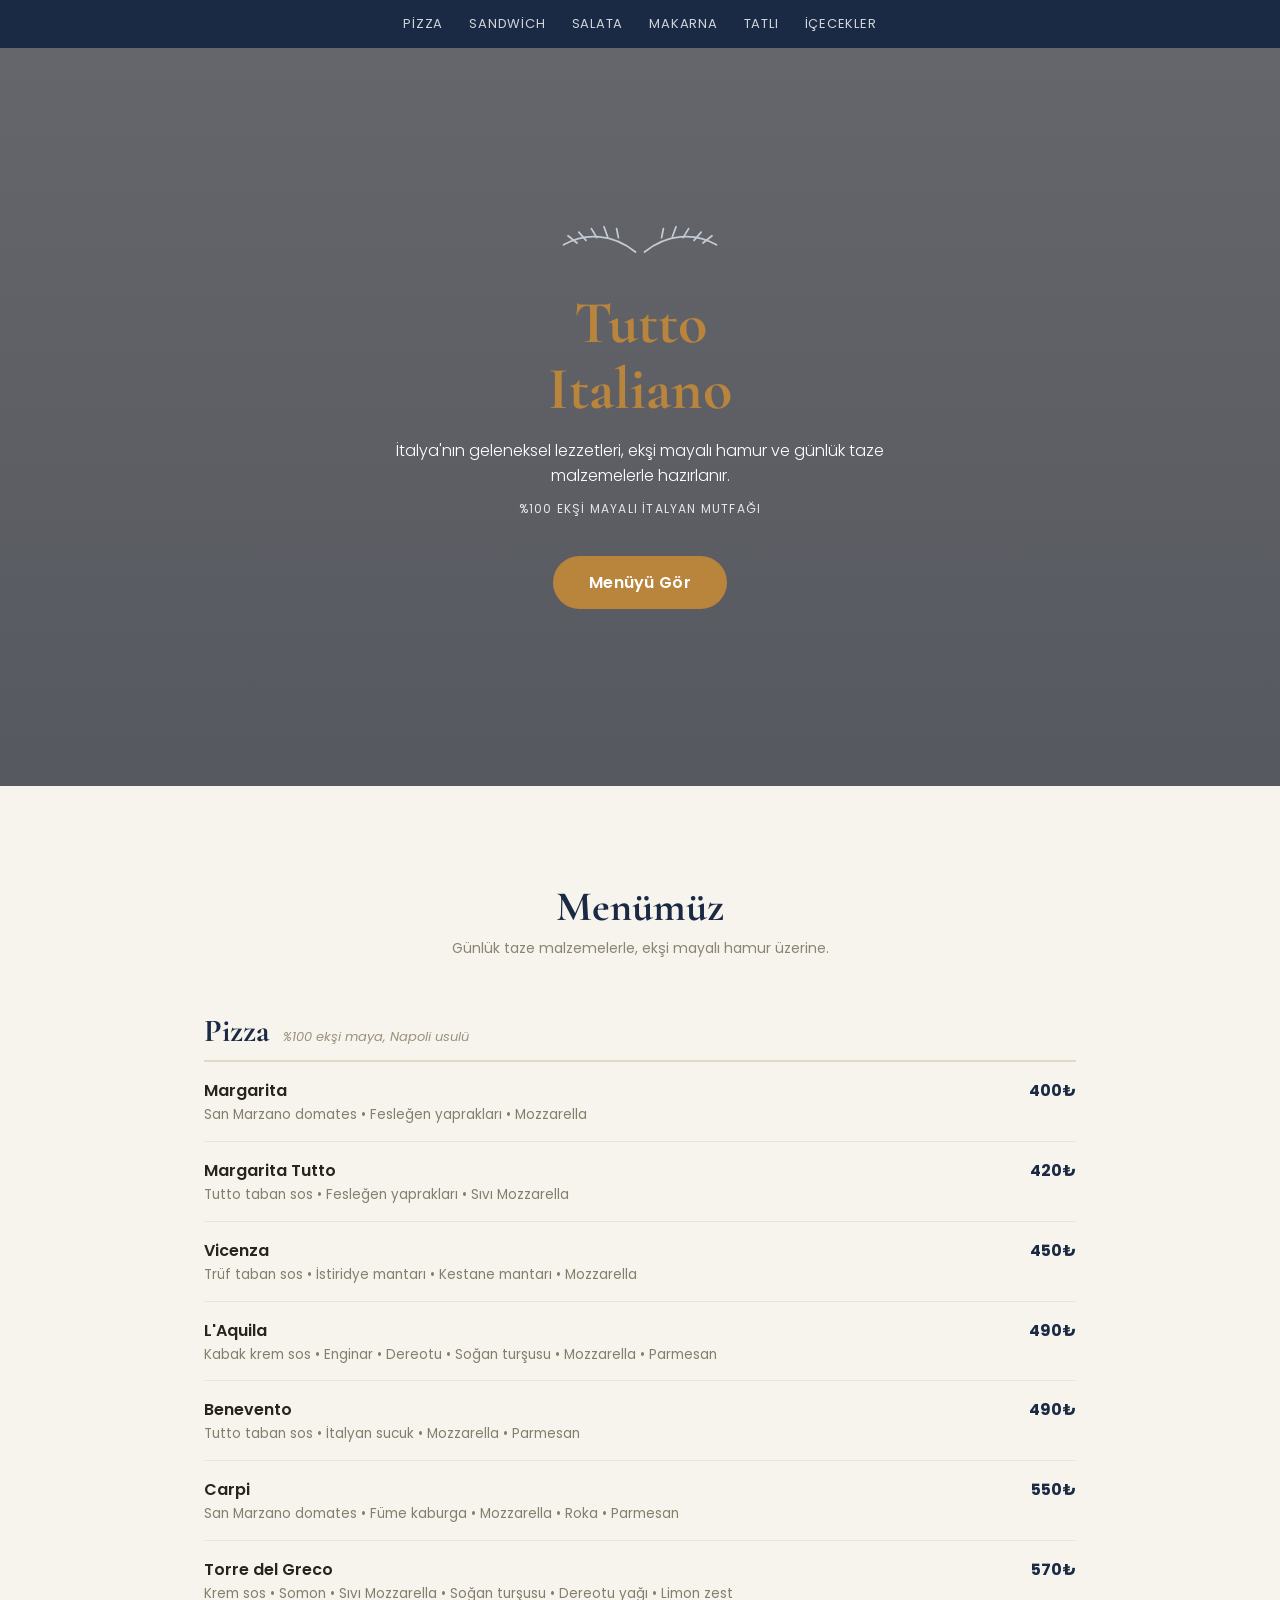
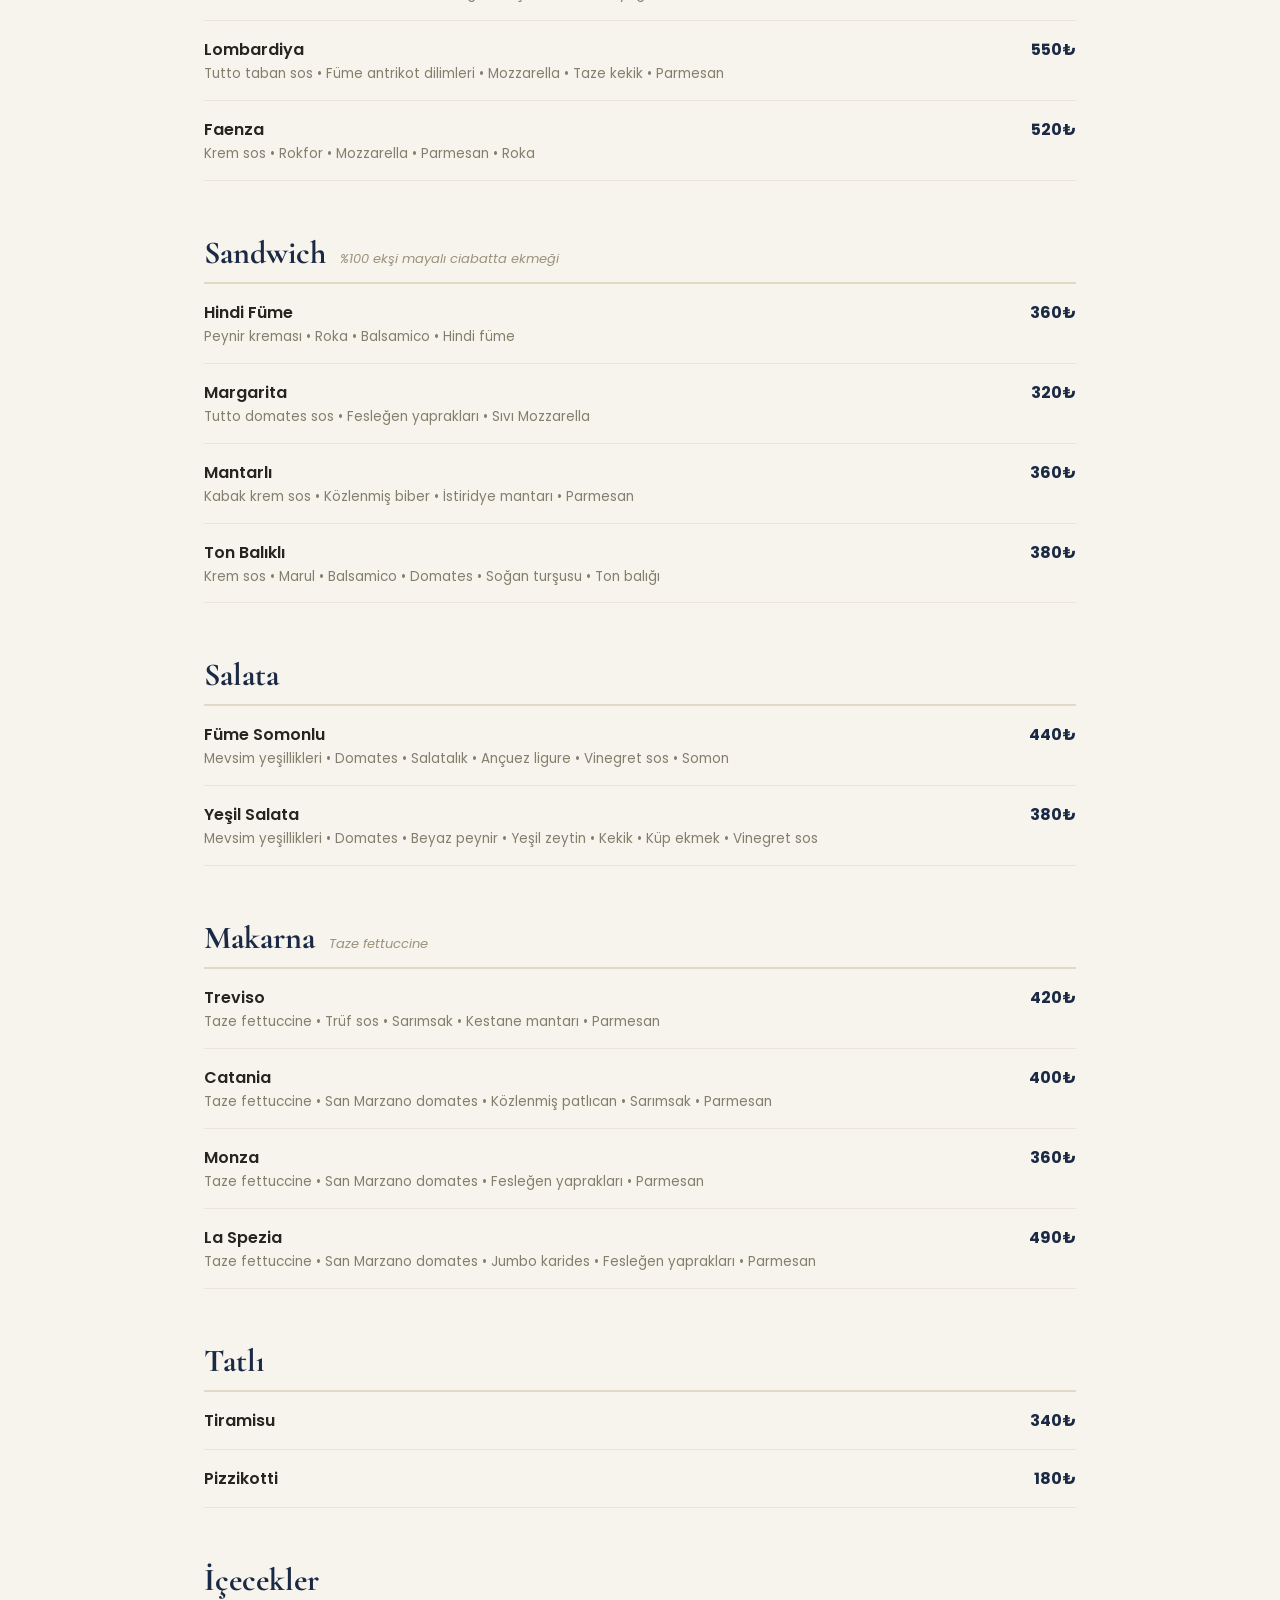
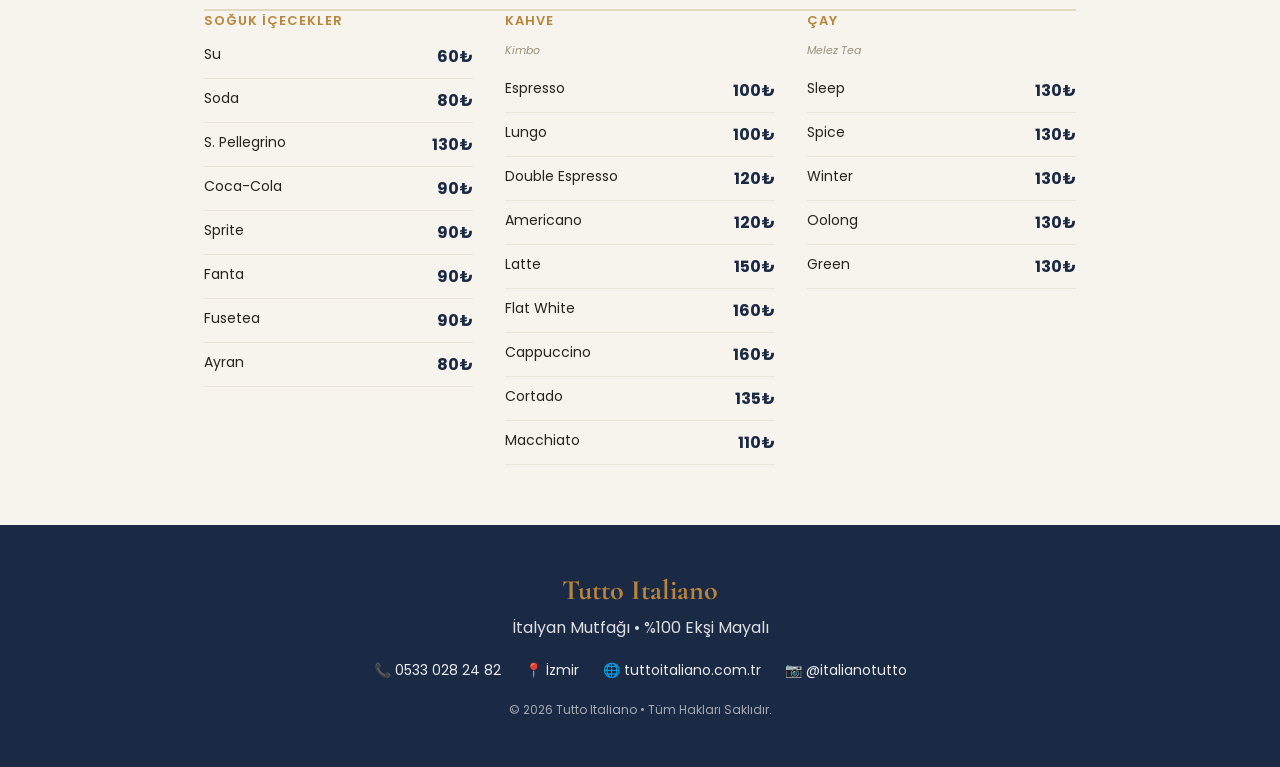
==== index.html @ 8bcd9ca9 "Update index.html" ====
<!DOCTYPE html>
<html lang="tr">
<head>
<meta charset="UTF-8">
<meta name="viewport" content="width=device-width, initial-scale=1.0">
<title>Tutto Italiano | İtalyan Mutfağı</title>
<meta name="description" content="Tutto Italiano — İstanbul'da %100 ekşi mayalı İtalyan mutfağı. Napoli usulü pizza, taze fettuccine, sandviç, salata ve daha fazlası.">
<link rel="preconnect" href="https://fonts.googleapis.com">
<link rel="preconnect" href="https://fonts.gstatic.com" crossorigin>
<link href="https://fonts.googleapis.com/css2?family=Poppins:wght@300;400;500;600&family=Cormorant+Garamond:ital,wght@0,600;0,700;1,600&display=swap" rel="stylesheet">
<style>
:root{
  --cream:#f7f4ed;
  --paper:#fbf9f4;
  --ink:#26241f;
  --navy:#1b2a44;
  --gold:#b9843c;
  --line:#e2d9c4;
}
*{box-sizing:border-box}
body{margin:0;font-family:Poppins,sans-serif;background:var(--cream);color:var(--ink)}
a{color:inherit}

nav{
  position:sticky;top:0;z-index:10;
  display:flex;justify-content:center;gap:26px;flex-wrap:wrap;
  background:var(--navy);padding:14px 20px;
}
nav a{
  font-size:13px;letter-spacing:.06em;text-transform:uppercase;
  text-decoration:none;color:#fff;opacity:.8;transition:opacity .2s;
}
nav a:hover,nav a:focus-visible{opacity:1;text-decoration:underline}

header{
  min-height:82vh;display:flex;justify-content:center;align-items:center;text-align:center;color:#fff;
  background:linear-gradient(rgba(10,15,28,.62),rgba(10,15,28,.68)),url('https://images.unsplash.com/photo-1513104890138-7c749659a591?q=80&w=1600&auto=format&fit=crop') center/cover;
  padding:50px 20px;
}
.wreath{width:180px;height:auto;margin:0 auto 4px;opacity:.92}
.logo{font:700 60px 'Cormorant Garamond',serif;line-height:1.1;color:var(--gold)}
.hero-text{max-width:520px;margin:16px auto 4px;font-weight:300}
.hero-tag{letter-spacing:.1em;text-transform:uppercase;font-size:12px;opacity:.85}
.btn{
  display:inline-block;margin-top:26px;padding:14px 36px;background:var(--gold);
  color:#fff;text-decoration:none;border-radius:40px;font-weight:600;letter-spacing:.02em;
  transition:transform .2s,box-shadow .2s;
}
.btn:hover,.btn:focus-visible{transform:translateY(-2px);box-shadow:0 8px 20px rgba(0,0,0,.3)}

section{max-width:920px;margin:auto;padding:60px 24px}
h2{font:700 42px 'Cormorant Garamond',serif;color:var(--navy);text-align:center;margin-bottom:6px}
.subtitle{text-align:center;color:#8a8474;margin-top:0;margin-bottom:0;font-size:14px}

.category{
  scroll-margin-top:70px;
  display:flex;align-items:baseline;gap:14px;
  margin-top:52px;padding-bottom:10px;border-bottom:2px solid var(--line);
}
.category b{font:700 32px 'Cormorant Garamond',serif;color:var(--navy)}
.category small{color:#9a927c;font-size:13px;font-style:italic}

.item{display:flex;justify-content:space-between;gap:20px;padding:16px 0;border-bottom:1px solid #eae5d8}
.item .name{font-weight:600}
.item .desc{display:block;margin-top:3px;color:#847e6c;font-size:13.5px;line-height:1.4}
.price{font-weight:700;color:var(--navy);white-space:nowrap}

.drinks-grid{display:grid;grid-template-columns:repeat(3,1fr);gap:0 32px}
.drinks-grid .col h4{
  font:600 13px Poppins,sans-serif;letter-spacing:.08em;text-transform:uppercase;
  color:var(--gold);margin:0 0 4px;
}
.drinks-grid .col .sub{font-size:11px;color:#9a927c;margin-bottom:10px;font-style:italic}
.drinks-grid .item{padding:9px 0}
.drinks-grid .item .name{font-size:14px;font-weight:400}

footer{background:var(--navy);color:#fff;text-align:center;padding:48px 20px}
footer h3{font:700 28px 'Cormorant Garamond',serif;margin:0 0 8px;color:var(--gold)}
footer .tagline{opacity:.85;margin:0 0 20px}
.footer-info{
  display:flex;justify-content:center;gap:24px;flex-wrap:wrap;margin-bottom:20px;
}
.footer-info a{text-decoration:none;opacity:.9;font-size:14px}
.footer-info a:hover,.footer-info a:focus-visible{opacity:1;text-decoration:underline}
.copyright{font-size:12px;opacity:.6;margin:0}

@media(max-width:640px){
  .item{flex-direction:column;gap:2px}
  .logo{font-size:44px}
  .wreath{width:130px}
  nav{gap:14px;padding:12px}
  nav a{font-size:11px}
  .drinks-grid{grid-template-columns:1fr;gap:24px}
  .category b{font-size:26px}
}

@media (prefers-reduced-motion: reduce){
  .btn{transition:none}
}
</style>
</head>
<body>

<nav aria-label="Menü kategorileri">
<a href="#pizza">Pizza</a>
<a href="#sandwich">Sandwich</a>
<a href="#salata">Salata</a>
<a href="#makarna">Makarna</a>
<a href="#tatli">Tatlı</a>
<a href="#icecekler">İçecekler</a>
</nav>

<header>
<div>
<svg class="wreath" viewBox="0 0 200 60" fill="none" xmlns="http://www.w3.org/2000/svg" aria-hidden="true">
  <g stroke="#cbd3de" stroke-width="2" fill="none" stroke-linecap="round">
    <path d="M95 30 C70 10, 40 8, 15 22"/>
    <path d="M30 20 L20 12 M40 17 L32 8 M52 14 L46 4 M64 13 L60 2 M76 14 L74 4"/>
  </g>
  <g stroke="#cbd3de" stroke-width="2" fill="none" stroke-linecap="round">
    <path d="M105 30 C130 10, 160 8, 185 22"/>
    <path d="M170 20 L180 12 M160 17 L168 8 M148 14 L154 4 M136 13 L140 2 M124 14 L126 4"/>
  </g>
</svg>
<div class="logo">Tutto<br>Italiano</div>
<p class="hero-text">İtalya'nın geleneksel lezzetleri, ekşi mayalı hamur ve günlük taze malzemelerle hazırlanır.</p>
<p class="hero-tag">%100 Ekşi Mayalı İtalyan Mutfağı</p>
<a class="btn" href="#menu">Menüyü Gör</a>
</div>
</header>

<section id="menu">
<h2>Menümüz</h2>
<p class="subtitle">Günlük taze malzemelerle, ekşi mayalı hamur üzerine.</p>

<div class="category" id="pizza"><b>Pizza</b><small>%100 ekşi maya, Napoli usulü</small></div>
<div class="item"><div><span class="name">Margarita</span><span class="desc">San Marzano domates • Fesleğen yaprakları • Mozzarella</span></div><div class="price">400₺</div></div>
<div class="item"><div><span class="name">Margarita Tutto</span><span class="desc">Tutto taban sos • Fesleğen yaprakları • Sıvı Mozzarella</span></div><div class="price">420₺</div></div>
<div class="item"><div><span class="name">Vicenza</span><span class="desc">Trüf taban sos • İstiridye mantarı • Kestane mantarı • Mozzarella</span></div><div class="price">450₺</div></div>
<div class="item"><div><span class="name">L'Aquila</span><span class="desc">Kabak krem sos • Enginar • Dereotu • Soğan turşusu • Mozzarella • Parmesan</span></div><div class="price">490₺</div></div>
<div class="item"><div><span class="name">Benevento</span><span class="desc">Tutto taban sos • İtalyan sucuk • Mozzarella • Parmesan</span></div><div class="price">490₺</div></div>
<div class="item"><div><span class="name">Carpi</span><span class="desc">San Marzano domates • Füme kaburga • Mozzarella • Roka • Parmesan</span></div><div class="price">550₺</div></div>
<div class="item"><div><span class="name">Torre del Greco</span><span class="desc">Krem sos • Somon • Sıvı Mozzarella • Soğan turşusu • Dereotu yağı • Limon zest</span></div><div class="price">570₺</div></div>
<div class="item"><div><span class="name">Lombardiya</span><span class="desc">Tutto taban sos • Füme antrikot dilimleri • Mozzarella • Taze kekik • Parmesan</span></div><div class="price">550₺</div></div>
<div class="item"><div><span class="name">Faenza</span><span class="desc">Krem sos • Rokfor • Mozzarella • Parmesan • Roka</span></div><div class="price">520₺</div></div>

<div class="category" id="sandwich"><b>Sandwich</b><small>%100 ekşi mayalı ciabatta ekmeği</small></div>
<div class="item"><div><span class="name">Hindi Füme</span><span class="desc">Peynir kreması • Roka • Balsamico • Hindi füme</span></div><div class="price">360₺</div></div>
<div class="item"><div><span class="name">Margarita</span><span class="desc">Tutto domates sos • Fesleğen yaprakları • Sıvı Mozzarella</span></div><div class="price">320₺</div></div>
<div class="item"><div><span class="name">Mantarlı</span><span class="desc">Kabak krem sos • Közlenmiş biber • İstiridye mantarı • Parmesan</span></div><div class="price">360₺</div></div>
<div class="item"><div><span class="name">Ton Balıklı</span><span class="desc">Krem sos • Marul • Balsamico • Domates • Soğan turşusu • Ton balığı</span></div><div class="price">380₺</div></div>

<div class="category" id="salata"><b>Salata</b></div>
<div class="item"><div><span class="name">Füme Somonlu</span><span class="desc">Mevsim yeşillikleri • Domates • Salatalık • Ançuez ligure • Vinegret sos • Somon</span></div><div class="price">440₺</div></div>
<div class="item"><div><span class="name">Yeşil Salata</span><span class="desc">Mevsim yeşillikleri • Domates • Beyaz peynir • Yeşil zeytin • Kekik • Küp ekmek • Vinegret sos</span></div><div class="price">380₺</div></div>

<div class="category" id="makarna"><b>Makarna</b><small>Taze fettuccine</small></div>
<div class="item"><div><span class="name">Treviso</span><span class="desc">Taze fettuccine • Trüf sos • Sarımsak • Kestane mantarı • Parmesan</span></div><div class="price">420₺</div></div>
<div class="item"><div><span class="name">Catania</span><span class="desc">Taze fettuccine • San Marzano domates • Közlenmiş patlıcan • Sarımsak • Parmesan</span></div><div class="price">400₺</div></div>
<div class="item"><div><span class="name">Monza</span><span class="desc">Taze fettuccine • San Marzano domates • Fesleğen yaprakları • Parmesan</span></div><div class="price">360₺</div></div>
<div class="item"><div><span class="name">La Spezia</span><span class="desc">Taze fettuccine • San Marzano domates • Jumbo karides • Fesleğen yaprakları • Parmesan</span></div><div class="price">490₺</div></div>

<div class="category" id="tatli"><b>Tatlı</b></div>
<div class="item"><div><span class="name">Tiramisu</span></div><div class="price">340₺</div></div>
<div class="item"><div><span class="name">Pizzikotti</span></div><div class="price">180₺</div></div>

<div class="category" id="icecekler"><b>İçecekler</b></div>
<div class="drinks-grid">
  <div class="col">
    <h4>Soğuk İçecekler</h4>
    <div class="item"><div class="name">Su</div><div class="price">60₺</div></div>
    <div class="item"><div class="name">Soda</div><div class="price">80₺</div></div>
    <div class="item"><div class="name">S. Pellegrino</div><div class="price">130₺</div></div>
    <div class="item"><div class="name">Coca-Cola</div><div class="price">90₺</div></div>
    <div class="item"><div class="name">Sprite</div><div class="price">90₺</div></div>
    <div class="item"><div class="name">Fanta</div><div class="price">90₺</div></div>
    <div class="item"><div class="name">Fusetea</div><div class="price">90₺</div></div>
    <div class="item"><div class="name">Ayran</div><div class="price">80₺</div></div>
  </div>
  <div class="col">
    <h4>Kahve</h4>
    <p class="sub">Kimbo</p>
    <div class="item"><div class="name">Espresso</div><div class="price">100₺</div></div>
    <div class="item"><div class="name">Lungo</div><div class="price">100₺</div></div>
    <div class="item"><div class="name">Double Espresso</div><div class="price">120₺</div></div>
    <div class="item"><div class="name">Americano</div><div class="price">120₺</div></div>
    <div class="item"><div class="name">Latte</div><div class="price">150₺</div></div>
    <div class="item"><div class="name">Flat White</div><div class="price">160₺</div></div>
    <div class="item"><div class="name">Cappuccino</div><div class="price">160₺</div></div>
    <div class="item"><div class="name">Cortado</div><div class="price">135₺</div></div>
    <div class="item"><div class="name">Macchiato</div><div class="price">110₺</div></div>
  </div>
  <div class="col">
    <h4>Çay</h4>
    <p class="sub">Melez Tea</p>
    <div class="item"><div class="name">Sleep</div><div class="price">130₺</div></div>
    <div class="item"><div class="name">Spice</div><div class="price">130₺</div></div>
    <div class="item"><div class="name">Winter</div><div class="price">130₺</div></div>
    <div class="item"><div class="name">Oolong</div><div class="price">130₺</div></div>
    <div class="item"><div class="name">Green</div><div class="price">130₺</div></div>
  </div>
</div>

</section>

<footer>
<h3>Tutto Italiano</h3>
<p class="tagline">İtalyan Mutfağı • %100 Ekşi Mayalı</p>
<div class="footer-info">
<a href="tel:+905330282482">📞 0533 028 24 82</a>
<a href="https://maps.google.com" target="_blank" rel="noopener">📍 İzmir</a>
<a href="https://tuttoitaliano.com.tr" target="_blank" rel="noopener">🌐 tuttoitaliano.com.tr</a>
<a href="https://instagram.com/italianotutto" target="_blank" rel="noopener">📷 @italianotutto</a>
</div>
<p class="copyright">© 2026 Tutto Italiano • Tüm Hakları Saklıdır.</p>
</footer>

</body>
</html>
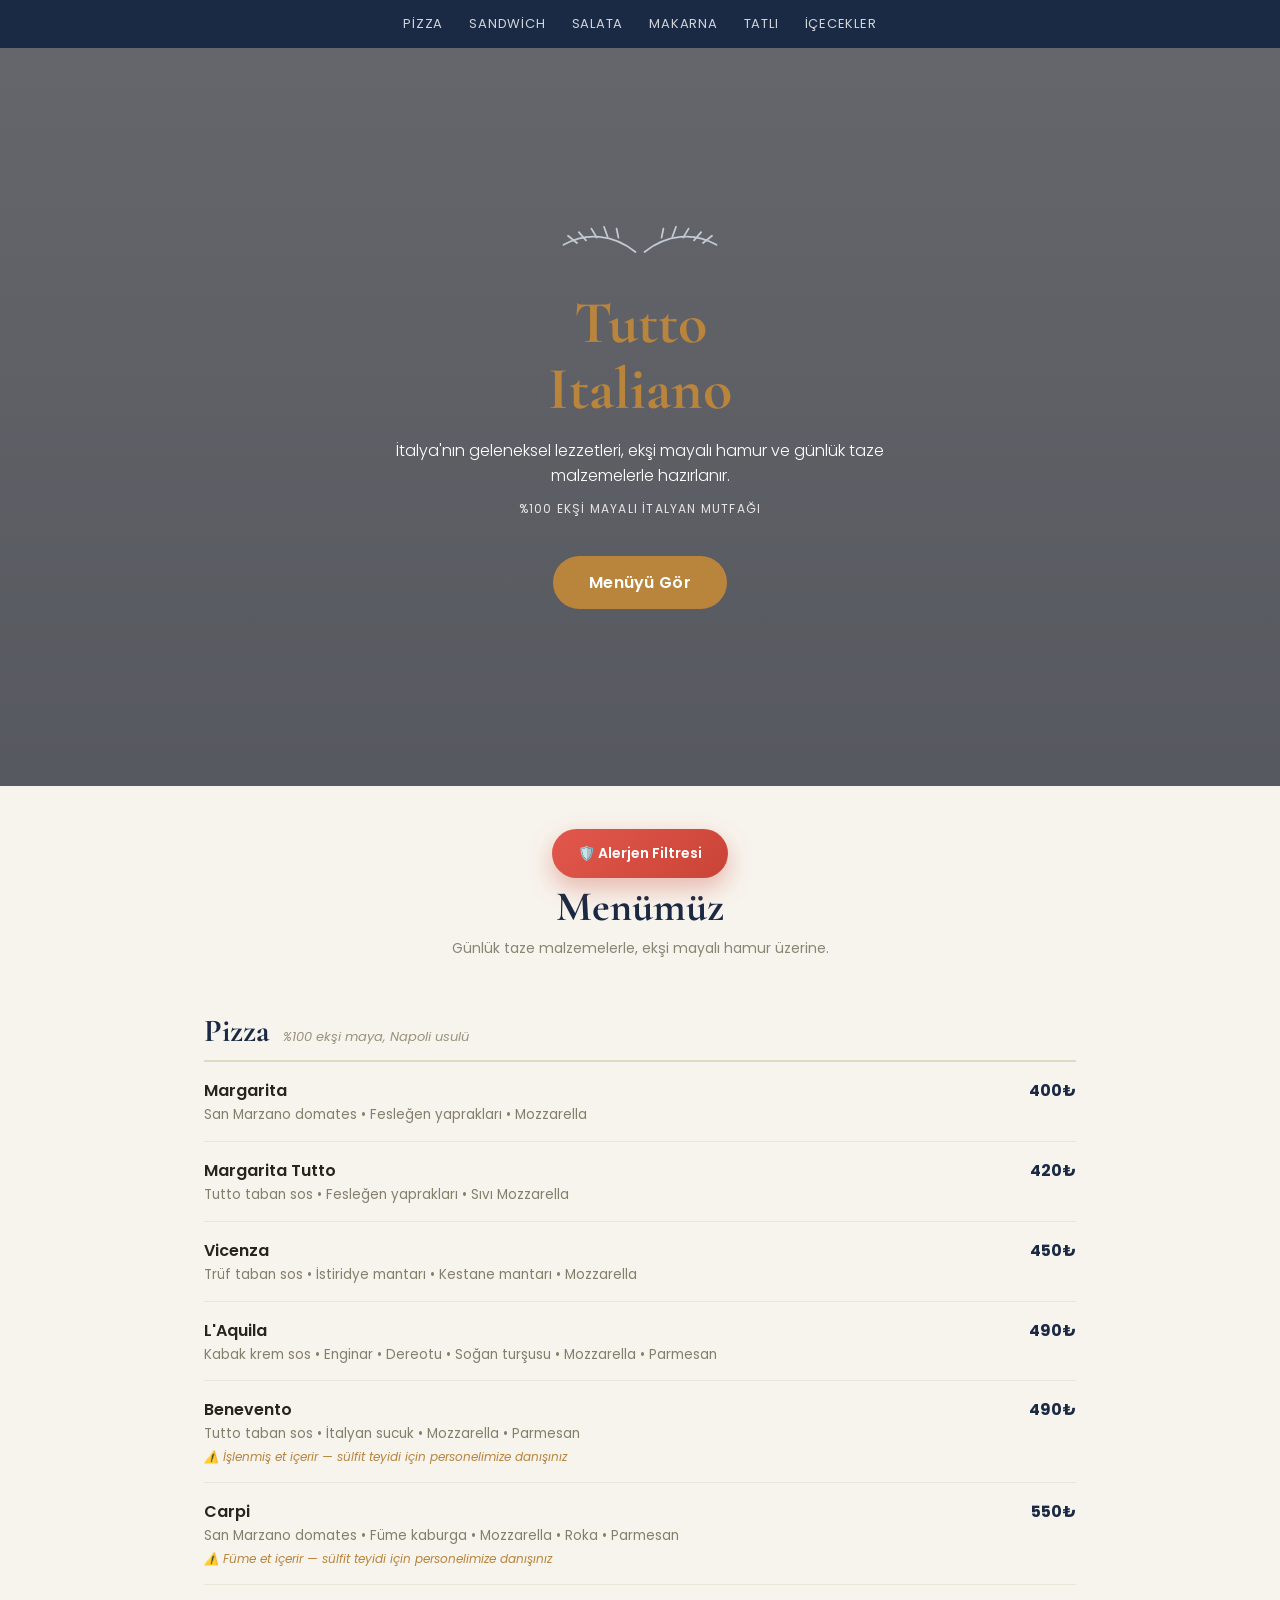
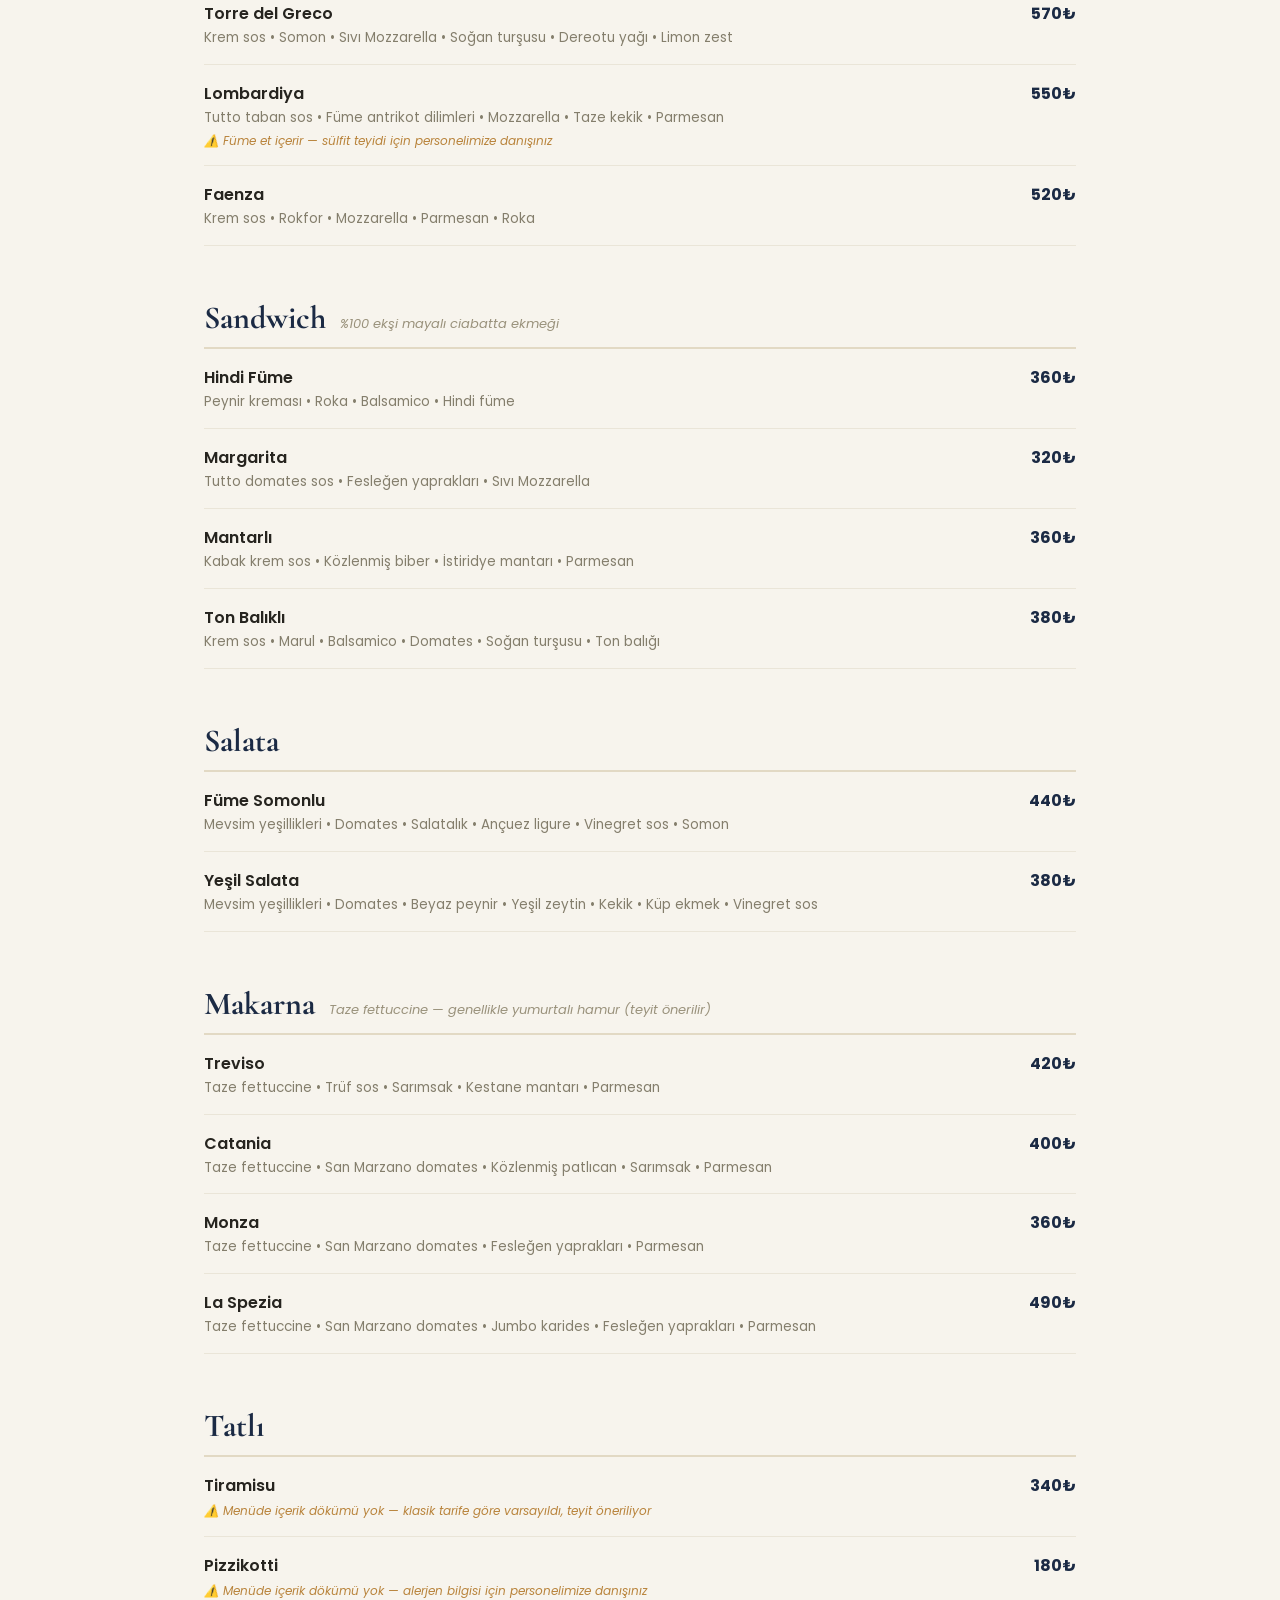
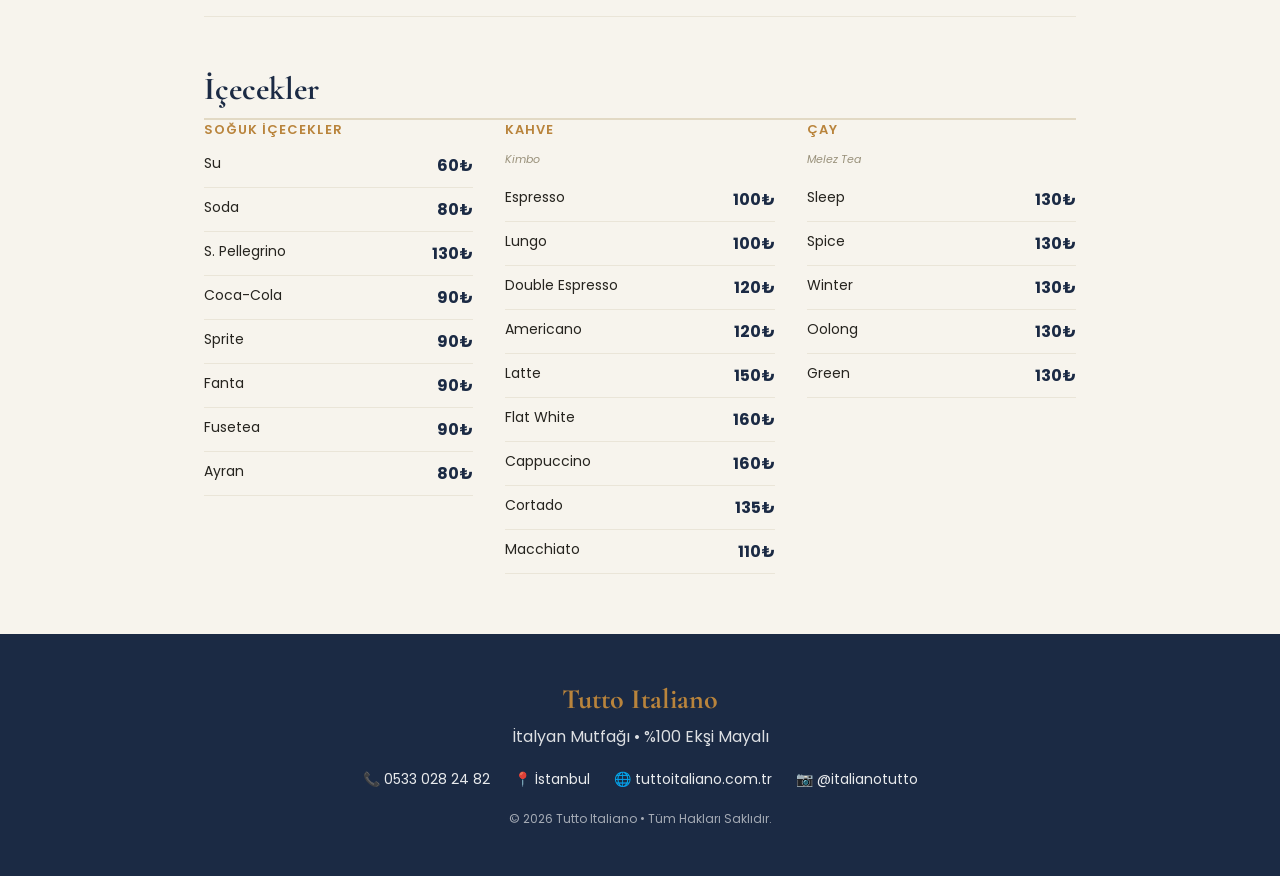
==== commit 377ab5f8: "Update index.html" ====
--- a/index.html
+++ b/index.html
@@ -63,6 +63,7 @@
 .item{display:flex;justify-content:space-between;gap:20px;padding:16px 0;border-bottom:1px solid #eae5d8}
 .item .name{font-weight:600}
 .item .desc{display:block;margin-top:3px;color:#847e6c;font-size:13.5px;line-height:1.4}
+.item .allergen-note{display:block;margin-top:5px;color:#b9843c;font-size:12px;font-style:italic;line-height:1.4}
 .price{font-weight:700;color:var(--navy);white-space:nowrap}
 
 .drinks-grid{display:grid;grid-template-columns:repeat(3,1fr);gap:0 32px}
@@ -97,6 +98,58 @@
 @media (prefers-reduced-motion: reduce){
   .btn{transition:none}
 }
+
+/* Allergen filter */
+.allergen-fab{
+  position:fixed;left:50%;bottom:22px;transform:translateX(-50%);
+  display:flex;align-items:center;gap:8px;
+  background:linear-gradient(135deg,#e2574c,#c94436);color:#fff;
+  border:none;padding:14px 26px;border-radius:40px;font:600 14px Poppins,sans-serif;
+  box-shadow:0 10px 24px rgba(201,68,54,.35);cursor:pointer;z-index:20;
+}
+.allergen-fab:hover,.allergen-fab:focus-visible{box-shadow:0 12px 28px rgba(201,68,54,.45)}
+.allergen-badge{
+  background:#fff;color:#c94436;font-size:11px;font-weight:700;
+  border-radius:50%;width:18px;height:18px;display:none;align-items:center;justify-content:center;
+}
+.allergen-badge.show{display:inline-flex}
+
+.allergen-overlay{
+  display:none;position:fixed;inset:0;background:rgba(15,20,30,.55);z-index:30;
+  justify-content:center;align-items:flex-end;
+}
+.allergen-overlay.open{display:flex}
+.allergen-modal{
+  background:#fff;width:100%;max-width:560px;max-height:88vh;overflow-y:auto;
+  border-radius:24px 24px 0 0;padding:26px 24px 30px;
+}
+@media(min-width:640px){
+  .allergen-overlay{align-items:center}
+  .allergen-modal{border-radius:20px;margin:20px}
+}
+.allergen-modal-head{display:flex;justify-content:space-between;align-items:center;border-bottom:1px solid var(--line);padding-bottom:14px;margin-bottom:16px}
+.allergen-modal-head h3{font:700 24px 'Cormorant Garamond',serif;margin:0;color:var(--navy)}
+.allergen-close{background:none;border:none;font-size:22px;line-height:1;cursor:pointer;color:#888;padding:4px}
+.allergen-modal p.desc{color:#736c58;font-size:13.5px;margin:0 0 20px}
+.allergen-grid{display:grid;grid-template-columns:1fr 1fr;gap:10px}
+.allergen-pill{
+  display:flex;align-items:center;gap:8px;justify-content:center;
+  background:#f1efe8;border:2px solid transparent;border-radius:40px;
+  padding:12px 14px;font-size:14px;font-weight:500;cursor:pointer;color:var(--ink);
+  transition:background .15s,border-color .15s;
+}
+.allergen-pill.active{background:#fdece9;border-color:#e2574c;color:#c94436;font-weight:600}
+.allergen-apply{
+  width:100%;margin-top:22px;padding:15px;border:none;border-radius:40px;
+  background:linear-gradient(135deg,#e2574c,#c94436);color:#fff;font:600 15px Poppins,sans-serif;
+  cursor:pointer;
+}
+.allergen-clear{
+  width:100%;margin-top:10px;padding:12px;border:none;border-radius:40px;
+  background:none;color:#8a8474;font:500 13px Poppins,sans-serif;cursor:pointer;text-decoration:underline;
+}
+.item.allergen-hidden{display:none}
+.no-results{color:#9a927c;font-size:13.5px;font-style:italic;padding:8px 0}
 </style>
 </head>
 <body>
@@ -134,15 +187,16 @@
 <p class="subtitle">Günlük taze malzemelerle, ekşi mayalı hamur üzerine.</p>
 
 <div class="category" id="pizza"><b>Pizza</b><small>%100 ekşi maya, Napoli usulü</small></div>
-<div class="item"><div><span class="name">Margarita</span><span class="desc">San Marzano domates • Fesleğen yaprakları • Mozzarella</span></div><div class="price">400₺</div></div>
-<div class="item"><div><span class="name">Margarita Tutto</span><span class="desc">Tutto taban sos • Fesleğen yaprakları • Sıvı Mozzarella</span></div><div class="price">420₺</div></div>
-<div class="item"><div><span class="name">Vicenza</span><span class="desc">Trüf taban sos • İstiridye mantarı • Kestane mantarı • Mozzarella</span></div><div class="price">450₺</div></div>
-<div class="item"><div><span class="name">L'Aquila</span><span class="desc">Kabak krem sos • Enginar • Dereotu • Soğan turşusu • Mozzarella • Parmesan</span></div><div class="price">490₺</div></div>
-<div class="item"><div><span class="name">Benevento</span><span class="desc">Tutto taban sos • İtalyan sucuk • Mozzarella • Parmesan</span></div><div class="price">490₺</div></div>
-<div class="item"><div><span class="name">Carpi</span><span class="desc">San Marzano domates • Füme kaburga • Mozzarella • Roka • Parmesan</span></div><div class="price">550₺</div></div>
-<div class="item"><div><span class="name">Torre del Greco</span><span class="desc">Krem sos • Somon • Sıvı Mozzarella • Soğan turşusu • Dereotu yağı • Limon zest</span></div><div class="price">570₺</div></div>
-<div class="item"><div><span class="name">Lombardiya</span><span class="desc">Tutto taban sos • Füme antrikot dilimleri • Mozzarella • Taze kekik • Parmesan</span></div><div class="price">550₺</div></div>
-<div class="item"><div><span class="name">Faenza</span><span class="desc">Krem sos • Rokfor • Mozzarella • Parmesan • Roka</span></div><div class="price">520₺</div></div>
+<div class="item allergen-item" data-allergens="gluten,sut"><div><span class="name">Margarita</span><span class="desc">San Marzano domates • Fesleğen yaprakları • Mozzarella</span></div><div class="price">400₺</div></div>
+<div class="item allergen-item" data-allergens="gluten,sut"><div><span class="name">Margarita Tutto</span><span class="desc">Tutto taban sos • Fesleğen yaprakları • Sıvı Mozzarella</span></div><div class="price">420₺</div></div>
+<div class="item allergen-item" data-allergens="gluten,sut"><div><span class="name">Vicenza</span><span class="desc">Trüf taban sos • İstiridye mantarı • Kestane mantarı • Mozzarella</span></div><div class="price">450₺</div></div>
+<div class="item allergen-item" data-allergens="gluten,sut"><div><span class="name">L'Aquila</span><span class="desc">Kabak krem sos • Enginar • Dereotu • Soğan turşusu • Mozzarella • Parmesan</span></div><div class="price">490₺</div></div>
+<div class="item allergen-item" data-allergens="gluten,sut,sulfit"><div><span class="name">Benevento</span><span class="desc">Tutto taban sos • İtalyan sucuk • Mozzarella • Parmesan</span><span class="allergen-note">⚠️ İşlenmiş et içerir — sülfit teyidi için personelimize danışınız</span></div><div class="price">490₺</div></div>
+<div class="item allergen-item" data-allergens="gluten,sut,sulfit"><div><span class="name">Carpi</span><span class="desc">San Marzano domates • Füme kaburga • Mozzarella • Roka • Parmesan</span><span class="allergen-note">⚠️ Füme et içerir — sülfit teyidi için personelimize danışınız</span></div><div class="price">550₺</div></div>
+<div class="item allergen-item" data-allergens="gluten,sut,balik"><div><span class="name">Torre del Greco</span><span class="desc">Krem sos • Somon • Sıvı Mozzarella • Soğan turşusu • Dereotu yağı • Limon zest</span></div><div class="price">570₺</div></div>
+<div class="item allergen-item" data-allergens="gluten,sut,sulfit"><div><span class="name">Lombardiya</span><span class="desc">Tutto taban sos • Füme antrikot dilimleri • Mozzarella • Taze kekik • Parmesan</span><span class="allergen-note">⚠️ Füme et içerir — sülfit teyidi için personelimize danışınız</span></div><div class="price">550₺</div></div>
+<div class="item allergen-item" data-allergens="gluten,sut"><div><span class="name">Faenza</span><span class="desc">Krem sos • Rokfor • Mozzarella • Parmesan • Roka</span></div><div class="price">520₺</div></div>
+<p class="no-results" data-section="pizza" hidden>Seçtiğiniz alerjenlere göre bu kategoride uygun ürün bulunamadı.</p>
 
 <div class="category" id="sandwich"><b>Sandwich</b><small>%100 ekşi mayalı ciabatta ekmeği</small></div>
 <div class="item"><div><span class="name">Hindi Füme</span><span class="desc">Peynir kreması • Roka • Balsamico • Hindi füme</span></div><div class="price">360₺</div></div>
@@ -154,15 +208,17 @@
 <div class="item"><div><span class="name">Füme Somonlu</span><span class="desc">Mevsim yeşillikleri • Domates • Salatalık • Ançuez ligure • Vinegret sos • Somon</span></div><div class="price">440₺</div></div>
 <div class="item"><div><span class="name">Yeşil Salata</span><span class="desc">Mevsim yeşillikleri • Domates • Beyaz peynir • Yeşil zeytin • Kekik • Küp ekmek • Vinegret sos</span></div><div class="price">380₺</div></div>
 
-<div class="category" id="makarna"><b>Makarna</b><small>Taze fettuccine</small></div>
-<div class="item"><div><span class="name">Treviso</span><span class="desc">Taze fettuccine • Trüf sos • Sarımsak • Kestane mantarı • Parmesan</span></div><div class="price">420₺</div></div>
-<div class="item"><div><span class="name">Catania</span><span class="desc">Taze fettuccine • San Marzano domates • Közlenmiş patlıcan • Sarımsak • Parmesan</span></div><div class="price">400₺</div></div>
-<div class="item"><div><span class="name">Monza</span><span class="desc">Taze fettuccine • San Marzano domates • Fesleğen yaprakları • Parmesan</span></div><div class="price">360₺</div></div>
-<div class="item"><div><span class="name">La Spezia</span><span class="desc">Taze fettuccine • San Marzano domates • Jumbo karides • Fesleğen yaprakları • Parmesan</span></div><div class="price">490₺</div></div>
+<div class="category" id="makarna"><b>Makarna</b><small>Taze fettuccine — genellikle yumurtalı hamur (teyit önerilir)</small></div>
+<div class="item allergen-item" data-allergens="gluten,yumurta,sut"><div><span class="name">Treviso</span><span class="desc">Taze fettuccine • Trüf sos • Sarımsak • Kestane mantarı • Parmesan</span></div><div class="price">420₺</div></div>
+<div class="item allergen-item" data-allergens="gluten,yumurta,sut"><div><span class="name">Catania</span><span class="desc">Taze fettuccine • San Marzano domates • Közlenmiş patlıcan • Sarımsak • Parmesan</span></div><div class="price">400₺</div></div>
+<div class="item allergen-item" data-allergens="gluten,yumurta,sut"><div><span class="name">Monza</span><span class="desc">Taze fettuccine • San Marzano domates • Fesleğen yaprakları • Parmesan</span></div><div class="price">360₺</div></div>
+<div class="item allergen-item" data-allergens="gluten,yumurta,sut,kabuklu-deniz"><div><span class="name">La Spezia</span><span class="desc">Taze fettuccine • San Marzano domates • Jumbo karides • Fesleğen yaprakları • Parmesan</span></div><div class="price">490₺</div></div>
+<p class="no-results" data-section="makarna" hidden>Seçtiğiniz alerjenlere göre bu kategoride uygun ürün bulunamadı.</p>
 
 <div class="category" id="tatli"><b>Tatlı</b></div>
-<div class="item"><div><span class="name">Tiramisu</span></div><div class="price">340₺</div></div>
-<div class="item"><div><span class="name">Pizzikotti</span></div><div class="price">180₺</div></div>
+<div class="item allergen-item" data-allergens="gluten,sut,yumurta"><div><span class="name">Tiramisu</span><span class="allergen-note">⚠️ Menüde içerik dökümü yok — klasik tarife göre varsayıldı, teyit öneriliyor</span></div><div class="price">340₺</div></div>
+<div class="item allergen-item" data-allergens="gluten"><div><span class="name">Pizzikotti</span><span class="allergen-note">⚠️ Menüde içerik dökümü yok — alerjen bilgisi için personelimize danışınız</span></div><div class="price">180₺</div></div>
+<p class="no-results" data-section="tatli" hidden>Seçtiğiniz alerjenlere göre bu kategoride uygun ürün bulunamadı.</p>
 
 <div class="category" id="icecekler"><b>İçecekler</b></div>
 <div class="drinks-grid">
@@ -208,12 +264,125 @@
 <p class="tagline">İtalyan Mutfağı • %100 Ekşi Mayalı</p>
 <div class="footer-info">
 <a href="tel:+905330282482">📞 0533 028 24 82</a>
-<a href="https://maps.google.com" target="_blank" rel="noopener">📍 İzmir</a>
+<a href="https://maps.google.com" target="_blank" rel="noopener">📍 İstanbul</a>
 <a href="https://tuttoitaliano.com.tr" target="_blank" rel="noopener">🌐 tuttoitaliano.com.tr</a>
 <a href="https://instagram.com/italianotutto" target="_blank" rel="noopener">📷 @italianotutto</a>
 </div>
 <p class="copyright">© 2026 Tutto Italiano • Tüm Hakları Saklıdır.</p>
 </footer>
 
+<button class="allergen-fab" id="allergenOpenBtn" aria-haspopup="dialog">
+  🛡️ Alerjen Filtresi <span class="allergen-badge" id="allergenBadge">0</span>
+</button>
+
+<div class="allergen-overlay" id="allergenOverlay">
+  <div class="allergen-modal" role="dialog" aria-modal="true" aria-labelledby="allergenTitle">
+    <div class="allergen-modal-head">
+      <h3 id="allergenTitle">Alerjen Seçimi</h3>
+      <button class="allergen-close" id="allergenCloseBtn" aria-label="Kapat">✕</button>
+    </div>
+    <p class="desc">Lütfen alerjiniz olan içerikleri seçiniz. Bu içeriklere sahip ürünler Pizza, Makarna ve Tatlı kategorilerinde gizlenecektir.</p>
+    <div class="allergen-grid" id="allergenGrid">
+      <button type="button" class="allergen-pill" data-allergen="gluten">🌾 Gluten</button>
+      <button type="button" class="allergen-pill" data-allergen="sut">🥛 Süt</button>
+      <button type="button" class="allergen-pill" data-allergen="yumurta">🥚 Yumurta</button>
+      <button type="button" class="allergen-pill" data-allergen="balik">🐟 Balık</button>
+      <button type="button" class="allergen-pill" data-allergen="kabuklu-deniz">🦐 Kabuklu Deniz</button>
+      <button type="button" class="allergen-pill" data-allergen="yer-fistigi">🥜 Yer Fıstığı</button>
+      <button type="button" class="allergen-pill" data-allergen="kuruyemis">🌰 Kuruyemiş</button>
+      <button type="button" class="allergen-pill" data-allergen="kereviz">🥬 Kereviz</button>
+      <button type="button" class="allergen-pill" data-allergen="hardal">🟡 Hardal</button>
+      <button type="button" class="allergen-pill" data-allergen="susam">◦ Susam</button>
+      <button type="button" class="allergen-pill" data-allergen="soya">🌱 Soya</button>
+      <button type="button" class="allergen-pill" data-allergen="sulfit">⚗️ Sülfitler</button>
+      <button type="button" class="allergen-pill" data-allergen="aci-bakla">🫘 Acı Bakla</button>
+      <button type="button" class="allergen-pill" data-allergen="yumusakcalar">🐚 Yumuşakçalar</button>
+    </div>
+    <button class="allergen-apply" id="allergenApplyBtn">Filtreyi Uygula</button>
+    <button class="allergen-clear" id="allergenClearBtn">Filtreyi Temizle</button>
+  </div>
+</div>
+
+<script>
+(function(){
+  var selected = new Set();
+  var overlay = document.getElementById('allergenOverlay');
+  var openBtn = document.getElementById('allergenOpenBtn');
+  var closeBtn = document.getElementById('allergenCloseBtn');
+  var applyBtn = document.getElementById('allergenApplyBtn');
+  var clearBtn = document.getElementById('allergenClearBtn');
+  var badge = document.getElementById('allergenBadge');
+  var pills = document.querySelectorAll('.allergen-pill');
+
+  function openModal(){ overlay.classList.add('open'); }
+  function closeModal(){ overlay.classList.remove('open'); }
+
+  openBtn.addEventListener('click', openModal);
+  closeBtn.addEventListener('click', closeModal);
+  overlay.addEventListener('click', function(e){ if(e.target === overlay) closeModal(); });
+
+  pills.forEach(function(pill){
+    pill.addEventListener('click', function(){
+      var val = pill.getAttribute('data-allergen');
+      if(selected.has(val)){ selected.delete(val); pill.classList.remove('active'); }
+      else { selected.add(val); pill.classList.add('active'); }
+    });
+  });
+
+  function applyFilter(){
+    var items = document.querySelectorAll('.allergen-item');
+    var sectionCounts = {};
+    items.forEach(function(item){
+      var allergens = (item.getAttribute('data-allergens') || '').split(',').filter(Boolean);
+      var shouldHide = allergens.some(function(a){ return selected.has(a); });
+      item.classList.toggle('allergen-hidden', shouldHide);
+      var section = item.closest('section') ? findSection(item) : null;
+    });
+    updateNoResults();
+    badge.textContent = selected.size;
+    badge.classList.toggle('show', selected.size > 0);
+    closeModal();
+  }
+
+  function findSection(item){
+    var el = item.previousElementSibling;
+    while(el){
+      if(el.classList && el.classList.contains('category')) return el.id;
+      el = el.previousElementSibling;
+    }
+    return null;
+  }
+
+  function updateNoResults(){
+    ['pizza','makarna','tatli'].forEach(function(id){
+      var cat = document.getElementById(id);
+      if(!cat) return;
+      var el = cat.nextElementSibling;
+      var anyVisible = false;
+      while(el && !el.classList.contains('category')){
+        if(el.classList.contains('allergen-item') && !el.classList.contains('allergen-hidden')) anyVisible = true;
+        if(el.classList.contains('no-results')) el.hidden = anyVisible;
+        el = el.nextElementSibling;
+      }
+    });
+  }
+
+  function clearFilter(){
+    selected.clear();
+    pills.forEach(function(p){ p.classList.remove('active'); });
+    document.querySelectorAll('.allergen-item').forEach(function(item){
+      item.classList.remove('allergen-hidden');
+    });
+    document.querySelectorAll('.no-results').forEach(function(p){ p.hidden = true; });
+    badge.textContent = '0';
+    badge.classList.remove('show');
+    closeModal();
+  }
+
+  applyBtn.addEventListener('click', applyFilter);
+  clearBtn.addEventListener('click', clearFilter);
+})();
+</script>
+
 </body>
-</html>+</html>
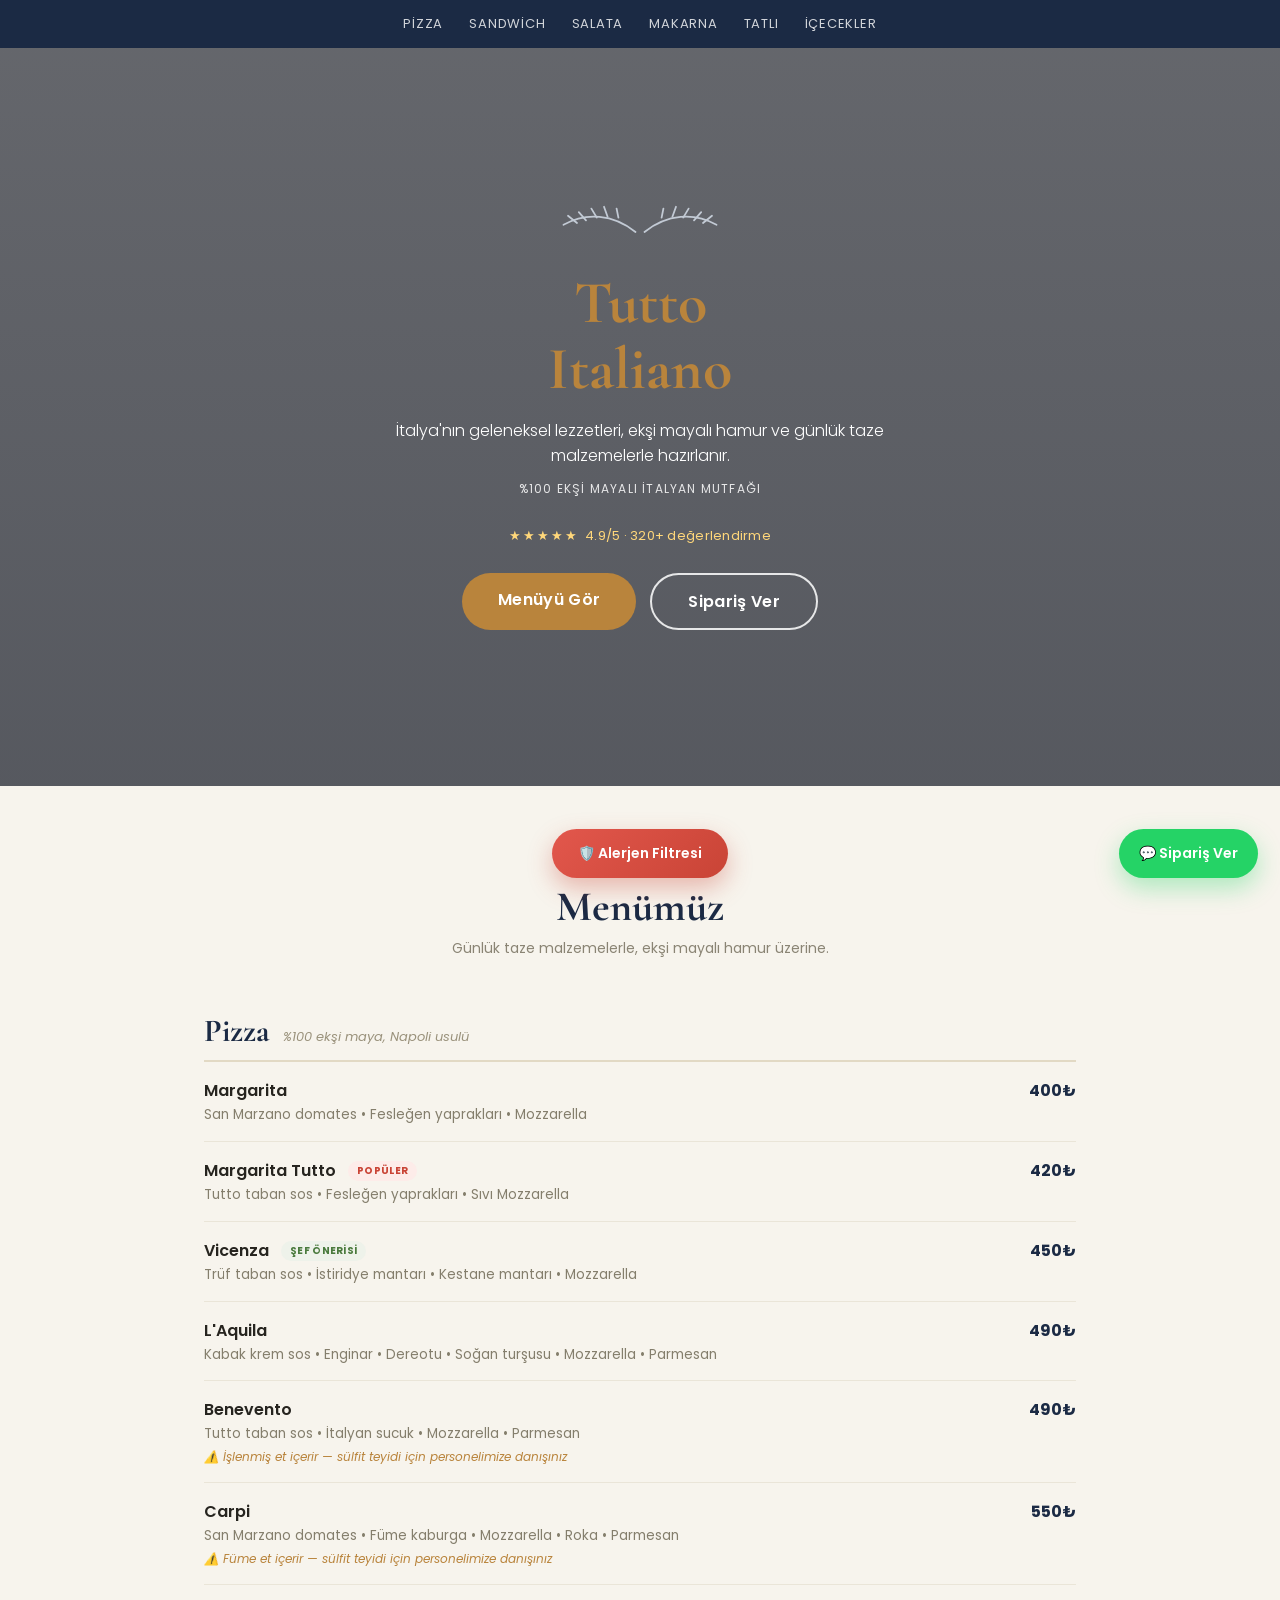
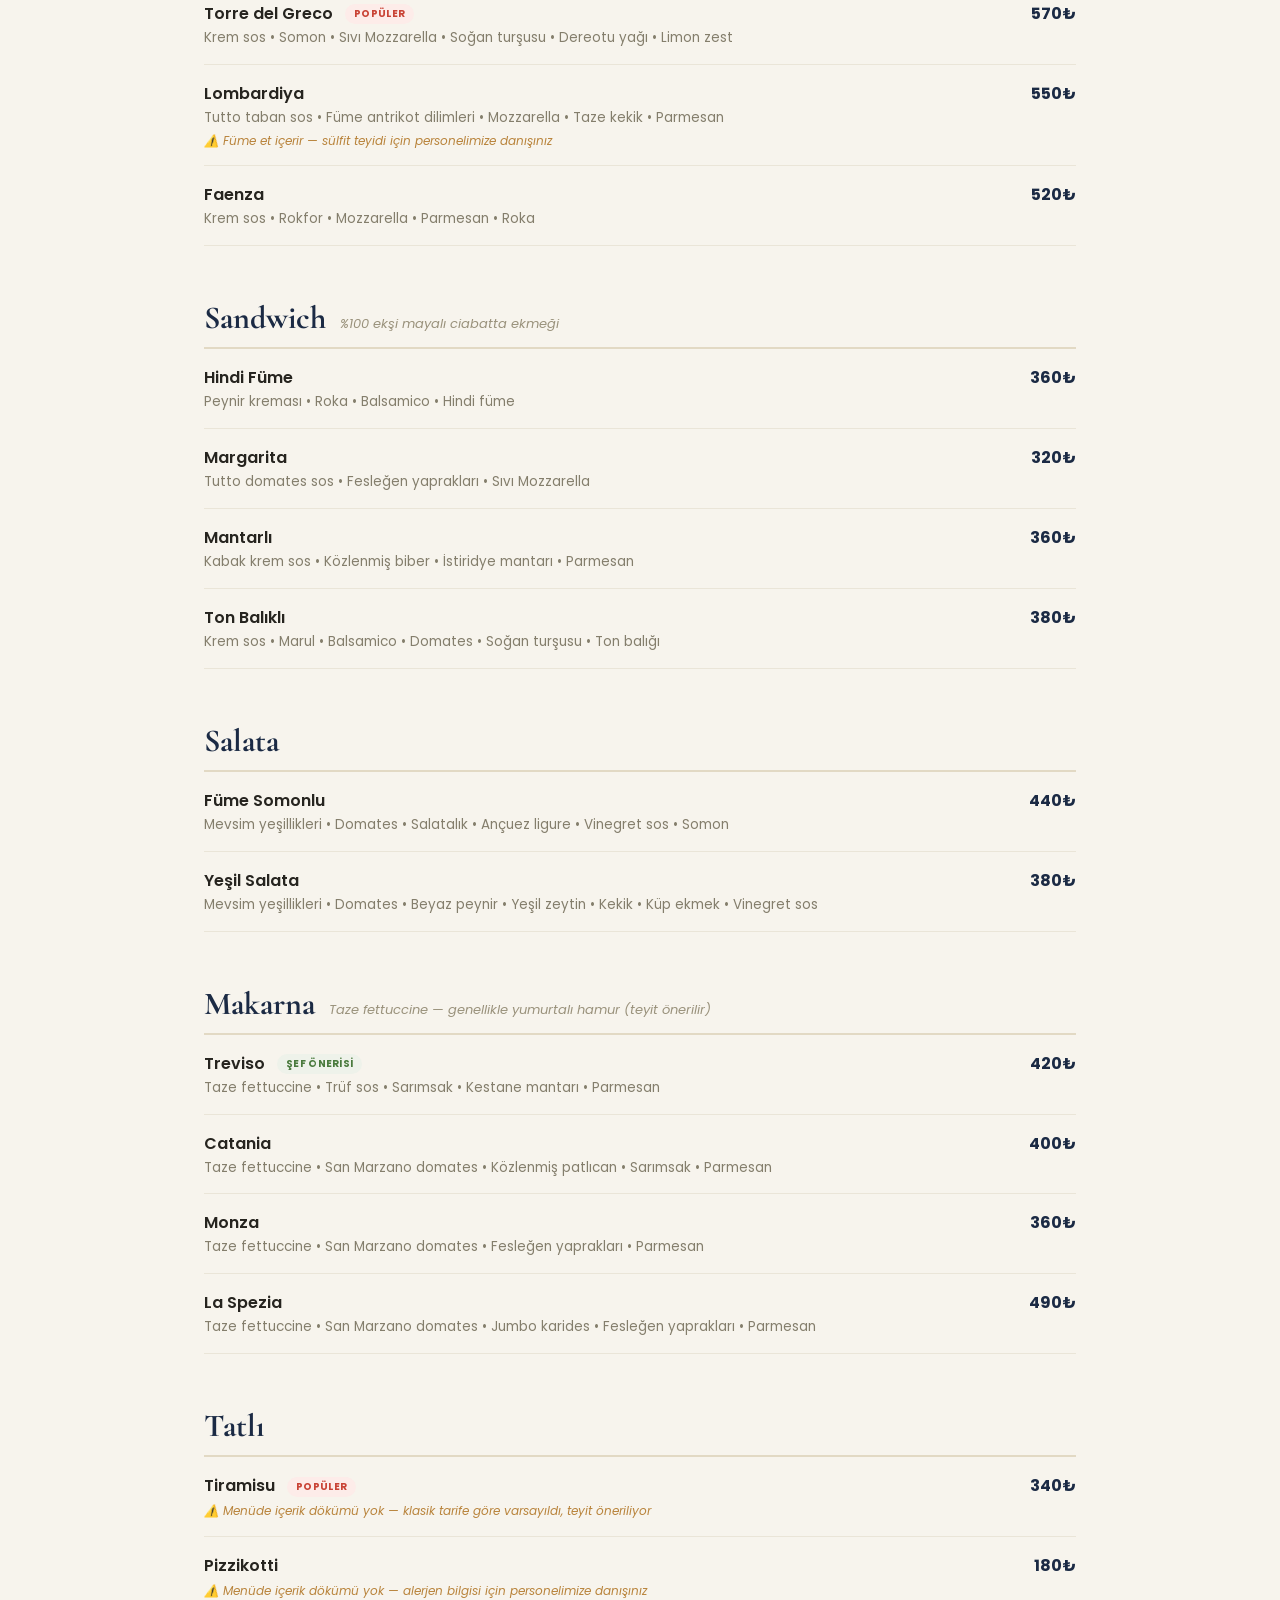
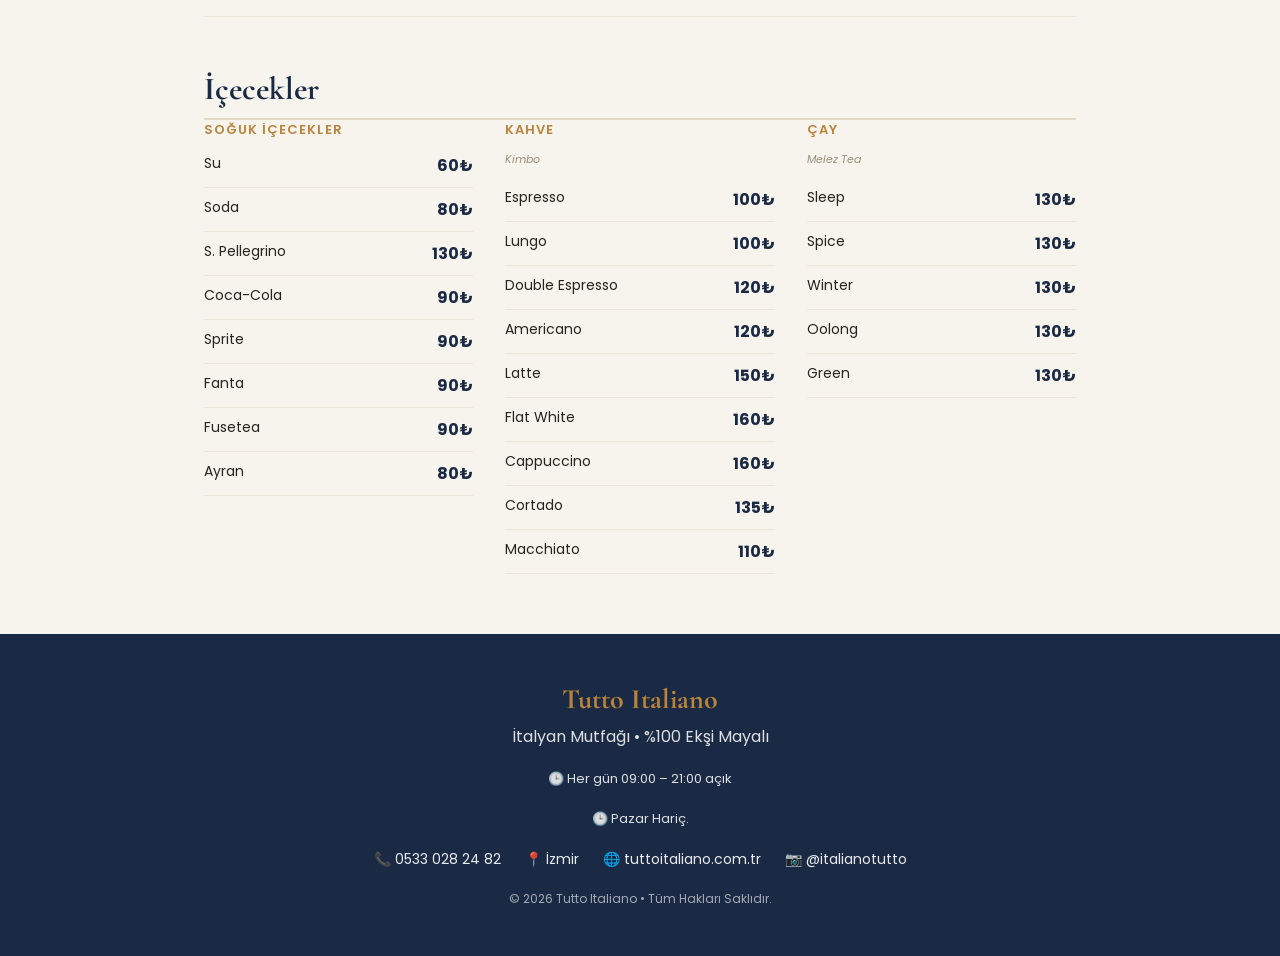
==== commit aba2d1c6: "Update index.html" ====
--- a/index.html
+++ b/index.html
@@ -3,12 +3,22 @@
 <head>
 <meta charset="UTF-8">
 <meta name="viewport" content="width=device-width, initial-scale=1.0">
-<title>Tutto Italiano | İtalyan Mutfağı</title>
-<meta name="description" content="Tutto Italiano — İstanbul'da %100 ekşi mayalı İtalyan mutfağı. Napoli usulü pizza, taze fettuccine, sandviç, salata ve daha fazlası.">
+<title>Tutto Italiano | İzmir'de İtalyan Mutfağı</title>
+<meta name="description" content="Tutto Italiano — İzmir'de %100 ekşi mayalı İtalyan mutfağı. Napoli usulü pizza, taze fettuccine, sandviç, salata ve daha fazlası. Hemen rezervasyon yapın veya sipariş verin.">
+<meta property="og:type" content="restaurant.restaurant">
+<meta property="og:title" content="Tutto Italiano | İzmir'de İtalyan Mutfağı">
+<meta property="og:description" content="İzmir'de %100 ekşi mayalı İtalyan mutfağı. Napoli usulü pizza, taze fettuccine, sandviç, salata ve daha fazlası.">
+<meta property="og:image" content="https://images.unsplash.com/photo-1513104890138-7c749659a591?q=80&w=1600&auto=format&fit=crop">
+<meta property="og:locale" content="tr_TR">
+<meta name="twitter:card" content="summary_large_image">
+<meta name="twitter:title" content="Tutto Italiano | İzmir'de İtalyan Mutfağı">
+<meta name="twitter:description" content="İzmir'de %100 ekşi mayalı İtalyan mutfağı. Napoli usulü pizza, taze fettuccine ve daha fazlası.">
+<meta name="twitter:image" content="https://images.unsplash.com/photo-1513104890138-7c749659a591?q=80&w=1600&auto=format&fit=crop">
 <link rel="preconnect" href="https://fonts.googleapis.com">
 <link rel="preconnect" href="https://fonts.gstatic.com" crossorigin>
 <link href="https://fonts.googleapis.com/css2?family=Poppins:wght@300;400;500;600&family=Cormorant+Garamond:ital,wght@0,600;0,700;1,600&display=swap" rel="stylesheet">
 <style>
+html{scroll-behavior:smooth}
 :root{
   --cream:#f7f4ed;
   --paper:#fbf9f4;
@@ -19,6 +29,7 @@
 }
 *{box-sizing:border-box}
 body{margin:0;font-family:Poppins,sans-serif;background:var(--cream);color:var(--ink)}
+body.modal-open{overflow:hidden}
 a{color:inherit}
 
 nav{
@@ -42,7 +53,7 @@
 .hero-text{max-width:520px;margin:16px auto 4px;font-weight:300}
 .hero-tag{letter-spacing:.1em;text-transform:uppercase;font-size:12px;opacity:.85}
 .btn{
-  display:inline-block;margin-top:26px;padding:14px 36px;background:var(--gold);
+  display:inline-block;padding:14px 36px;background:var(--gold);
   color:#fff;text-decoration:none;border-radius:40px;font-weight:600;letter-spacing:.02em;
   transition:transform .2s,box-shadow .2s;
 }
@@ -93,6 +104,7 @@
   nav a{font-size:11px}
   .drinks-grid{grid-template-columns:1fr;gap:24px}
   .category b{font-size:26px}
+  .allergen-grid{grid-template-columns:1fr}
 }
 
 @media (prefers-reduced-motion: reduce){
@@ -150,7 +162,77 @@
 }
 .item.allergen-hidden{display:none}
 .no-results{color:#9a927c;font-size:13.5px;font-style:italic;padding:8px 0}
+
+/* Sales & polish additions */
+.hero-cta-group{display:flex;gap:14px;flex-wrap:wrap;justify-content:center;margin-top:26px}
+.btn-outline{background:transparent;border:2px solid rgba(255,255,255,.85);box-shadow:none}
+.btn-outline:hover,.btn-outline:focus-visible{background:rgba(255,255,255,.14)}
+.hero-rating{display:inline-flex;align-items:center;gap:6px;margin-top:16px;font-size:13px;letter-spacing:.02em;color:#ffd77a;text-decoration:none;transition:opacity .2s}
+.hero-rating:hover,.hero-rating:focus-visible{opacity:.85;text-decoration:underline}
+.hero-rating .stars{letter-spacing:2px}
+
+.tag-badge{display:inline-block;margin-left:8px;padding:2px 9px;border-radius:20px;font-size:10px;font-weight:700;letter-spacing:.03em;text-transform:uppercase;vertical-align:middle}
+.tag-badge.popular{background:#fdece9;color:#c94436}
+.tag-badge.chef{background:#eef2ea;color:#4a7a3d}
+
+.item:hover{background:#f5f1e6}
+.drinks-grid .item:hover{background:transparent}
+
+.reveal{opacity:0;transform:translateY(18px);transition:opacity .6s ease,transform .6s ease}
+.reveal.visible{opacity:1;transform:none}
+
+.whatsapp-fab{
+  position:fixed;right:22px;bottom:22px;z-index:20;display:flex;align-items:center;gap:8px;
+  background:#25d366;color:#fff;text-decoration:none;padding:14px 20px;border-radius:40px;
+  font:600 14px Poppins,sans-serif;box-shadow:0 10px 24px rgba(37,211,102,.35);
+  transition:transform .2s,box-shadow .2s;
+}
+.whatsapp-fab:hover,.whatsapp-fab:focus-visible{transform:translateY(-2px);box-shadow:0 12px 28px rgba(37,211,102,.45)}
+
+.footer-hours{font-size:13px;opacity:.85;margin:0 0 20px}
+
+@media(max-width:640px){
+  .hero-cta-group{flex-direction:column;align-items:stretch}
+  .whatsapp-fab{right:14px;bottom:14px;padding:12px 16px;font-size:13px}
+  .allergen-fab{padding:12px 20px;font-size:13px}
+}
+
+@media (prefers-reduced-motion: reduce){
+  .reveal{transition:none;opacity:1;transform:none}
+}
 </style>
+
+<script type="application/ld+json">
+{
+  "@context": "https://schema.org",
+  "@type": "Restaurant",
+  "name": "Tutto Italiano",
+  "servesCuisine": "İtalyan",
+  "priceRange": "₺₺",
+  "telephone": "+905330282482",
+  "address": {
+    "@type": "PostalAddress",
+    "streetAddress": "Ataşehir, 8220. Sk. No:28/A",
+    "addressLocality": "Çiğli/İzmir",
+    "addressCountry": "TR"
+  },
+  "geo": {
+    "@type": "GeoCoordinates",
+    "latitude": 38.4928157,
+    "longitude": 27.0520182
+  },
+  "hasMap": "https://www.google.com/maps/place/Tutto+Italiano,+Ata%C5%9Fehir,+8220.+Sk.+28%2FA,+35620+%C3%87i%C4%9Fli%2F%C4%B0zmir/data=!4m2!3m1!1s0x14bbd1d3eb0d861b:0xad5d94c444c9d91!17m2!4m1!1e3!18m1!1e1",
+  "url": "https://tuttoitaliano.com.tr",
+  "sameAs": ["https://instagram.com/italianotutto"],
+  "image": "https://images.unsplash.com/photo-1513104890138-7c749659a591?q=80&w=1600&auto=format&fit=crop",
+  "aggregateRating": {
+    "@type": "AggregateRating",
+    "ratingValue": "4.9",
+    "reviewCount": "134"
+  },
+  "menu": "https://tuttoitaliano.com.tr/#menu"
+}
+</script>
 </head>
 <body>
 
@@ -178,7 +260,11 @@
 <div class="logo">Tutto<br>Italiano</div>
 <p class="hero-text">İtalya'nın geleneksel lezzetleri, ekşi mayalı hamur ve günlük taze malzemelerle hazırlanır.</p>
 <p class="hero-tag">%100 Ekşi Mayalı İtalyan Mutfağı</p>
+<a class="hero-rating" href="https://www.google.com/maps/place/Tutto+Italiano/@38.4928157,27.0520182,17z/data=!4m18!1m9!3m8!1s0x14bbd1d3eb0d861b:0xad5d94c444c9d91!2sTutto+Italiano!8m2!3d38.4928157!4d27.0520182!9m1!1b1!16s%2Fg%2F11mzhjl48l!3m7!1s0x14bbd1d3eb0d861b:0xad5d94c444c9d91!8m2!3d38.4928157!4d27.0520182!9m1!1b1!16s%2Fg%2F11mzhjl48l!17m2!4m1!1e3!18m1!1e1" target="_blank" rel="noopener"><span class="stars" aria-hidden="true">★★★★★</span> 4.9/5 · 320+ değerlendirme</a>
+<div class="hero-cta-group">
 <a class="btn" href="#menu">Menüyü Gör</a>
+<a class="btn btn-outline" href="https://wa.me/905330282482?text=Merhaba%2C%20sipari%C5%9F%20vermek%20istiyorum" target="_blank" rel="noopener">Sipariş Ver</a>
+</div>
 </div>
 </header>
 
@@ -186,41 +272,41 @@
 <h2>Menümüz</h2>
 <p class="subtitle">Günlük taze malzemelerle, ekşi mayalı hamur üzerine.</p>
 
-<div class="category" id="pizza"><b>Pizza</b><small>%100 ekşi maya, Napoli usulü</small></div>
+<div class="category reveal" id="pizza"><b>Pizza</b><small>%100 ekşi maya, Napoli usulü</small></div>
 <div class="item allergen-item" data-allergens="gluten,sut"><div><span class="name">Margarita</span><span class="desc">San Marzano domates • Fesleğen yaprakları • Mozzarella</span></div><div class="price">400₺</div></div>
-<div class="item allergen-item" data-allergens="gluten,sut"><div><span class="name">Margarita Tutto</span><span class="desc">Tutto taban sos • Fesleğen yaprakları • Sıvı Mozzarella</span></div><div class="price">420₺</div></div>
-<div class="item allergen-item" data-allergens="gluten,sut"><div><span class="name">Vicenza</span><span class="desc">Trüf taban sos • İstiridye mantarı • Kestane mantarı • Mozzarella</span></div><div class="price">450₺</div></div>
+<div class="item allergen-item" data-allergens="gluten,sut"><div><span class="name">Margarita Tutto <span class="tag-badge popular">Popüler</span></span><span class="desc">Tutto taban sos • Fesleğen yaprakları • Sıvı Mozzarella</span></div><div class="price">420₺</div></div>
+<div class="item allergen-item" data-allergens="gluten,sut"><div><span class="name">Vicenza <span class="tag-badge chef">Şef Önerisi</span></span><span class="desc">Trüf taban sos • İstiridye mantarı • Kestane mantarı • Mozzarella</span></div><div class="price">450₺</div></div>
 <div class="item allergen-item" data-allergens="gluten,sut"><div><span class="name">L'Aquila</span><span class="desc">Kabak krem sos • Enginar • Dereotu • Soğan turşusu • Mozzarella • Parmesan</span></div><div class="price">490₺</div></div>
 <div class="item allergen-item" data-allergens="gluten,sut,sulfit"><div><span class="name">Benevento</span><span class="desc">Tutto taban sos • İtalyan sucuk • Mozzarella • Parmesan</span><span class="allergen-note">⚠️ İşlenmiş et içerir — sülfit teyidi için personelimize danışınız</span></div><div class="price">490₺</div></div>
 <div class="item allergen-item" data-allergens="gluten,sut,sulfit"><div><span class="name">Carpi</span><span class="desc">San Marzano domates • Füme kaburga • Mozzarella • Roka • Parmesan</span><span class="allergen-note">⚠️ Füme et içerir — sülfit teyidi için personelimize danışınız</span></div><div class="price">550₺</div></div>
-<div class="item allergen-item" data-allergens="gluten,sut,balik"><div><span class="name">Torre del Greco</span><span class="desc">Krem sos • Somon • Sıvı Mozzarella • Soğan turşusu • Dereotu yağı • Limon zest</span></div><div class="price">570₺</div></div>
+<div class="item allergen-item" data-allergens="gluten,sut,balik"><div><span class="name">Torre del Greco <span class="tag-badge popular">Popüler</span></span><span class="desc">Krem sos • Somon • Sıvı Mozzarella • Soğan turşusu • Dereotu yağı • Limon zest</span></div><div class="price">570₺</div></div>
 <div class="item allergen-item" data-allergens="gluten,sut,sulfit"><div><span class="name">Lombardiya</span><span class="desc">Tutto taban sos • Füme antrikot dilimleri • Mozzarella • Taze kekik • Parmesan</span><span class="allergen-note">⚠️ Füme et içerir — sülfit teyidi için personelimize danışınız</span></div><div class="price">550₺</div></div>
 <div class="item allergen-item" data-allergens="gluten,sut"><div><span class="name">Faenza</span><span class="desc">Krem sos • Rokfor • Mozzarella • Parmesan • Roka</span></div><div class="price">520₺</div></div>
 <p class="no-results" data-section="pizza" hidden>Seçtiğiniz alerjenlere göre bu kategoride uygun ürün bulunamadı.</p>
 
-<div class="category" id="sandwich"><b>Sandwich</b><small>%100 ekşi mayalı ciabatta ekmeği</small></div>
+<div class="category reveal" id="sandwich"><b>Sandwich</b><small>%100 ekşi mayalı ciabatta ekmeği</small></div>
 <div class="item"><div><span class="name">Hindi Füme</span><span class="desc">Peynir kreması • Roka • Balsamico • Hindi füme</span></div><div class="price">360₺</div></div>
 <div class="item"><div><span class="name">Margarita</span><span class="desc">Tutto domates sos • Fesleğen yaprakları • Sıvı Mozzarella</span></div><div class="price">320₺</div></div>
 <div class="item"><div><span class="name">Mantarlı</span><span class="desc">Kabak krem sos • Közlenmiş biber • İstiridye mantarı • Parmesan</span></div><div class="price">360₺</div></div>
 <div class="item"><div><span class="name">Ton Balıklı</span><span class="desc">Krem sos • Marul • Balsamico • Domates • Soğan turşusu • Ton balığı</span></div><div class="price">380₺</div></div>
 
-<div class="category" id="salata"><b>Salata</b></div>
+<div class="category reveal" id="salata"><b>Salata</b></div>
 <div class="item"><div><span class="name">Füme Somonlu</span><span class="desc">Mevsim yeşillikleri • Domates • Salatalık • Ançuez ligure • Vinegret sos • Somon</span></div><div class="price">440₺</div></div>
 <div class="item"><div><span class="name">Yeşil Salata</span><span class="desc">Mevsim yeşillikleri • Domates • Beyaz peynir • Yeşil zeytin • Kekik • Küp ekmek • Vinegret sos</span></div><div class="price">380₺</div></div>
 
-<div class="category" id="makarna"><b>Makarna</b><small>Taze fettuccine — genellikle yumurtalı hamur (teyit önerilir)</small></div>
-<div class="item allergen-item" data-allergens="gluten,yumurta,sut"><div><span class="name">Treviso</span><span class="desc">Taze fettuccine • Trüf sos • Sarımsak • Kestane mantarı • Parmesan</span></div><div class="price">420₺</div></div>
+<div class="category reveal" id="makarna"><b>Makarna</b><small>Taze fettuccine — genellikle yumurtalı hamur (teyit önerilir)</small></div>
+<div class="item allergen-item" data-allergens="gluten,yumurta,sut"><div><span class="name">Treviso <span class="tag-badge chef">Şef Önerisi</span></span><span class="desc">Taze fettuccine • Trüf sos • Sarımsak • Kestane mantarı • Parmesan</span></div><div class="price">420₺</div></div>
 <div class="item allergen-item" data-allergens="gluten,yumurta,sut"><div><span class="name">Catania</span><span class="desc">Taze fettuccine • San Marzano domates • Közlenmiş patlıcan • Sarımsak • Parmesan</span></div><div class="price">400₺</div></div>
 <div class="item allergen-item" data-allergens="gluten,yumurta,sut"><div><span class="name">Monza</span><span class="desc">Taze fettuccine • San Marzano domates • Fesleğen yaprakları • Parmesan</span></div><div class="price">360₺</div></div>
 <div class="item allergen-item" data-allergens="gluten,yumurta,sut,kabuklu-deniz"><div><span class="name">La Spezia</span><span class="desc">Taze fettuccine • San Marzano domates • Jumbo karides • Fesleğen yaprakları • Parmesan</span></div><div class="price">490₺</div></div>
 <p class="no-results" data-section="makarna" hidden>Seçtiğiniz alerjenlere göre bu kategoride uygun ürün bulunamadı.</p>
 
-<div class="category" id="tatli"><b>Tatlı</b></div>
-<div class="item allergen-item" data-allergens="gluten,sut,yumurta"><div><span class="name">Tiramisu</span><span class="allergen-note">⚠️ Menüde içerik dökümü yok — klasik tarife göre varsayıldı, teyit öneriliyor</span></div><div class="price">340₺</div></div>
+<div class="category reveal" id="tatli"><b>Tatlı</b></div>
+<div class="item allergen-item" data-allergens="gluten,sut,yumurta"><div><span class="name">Tiramisu <span class="tag-badge popular">Popüler</span></span><span class="allergen-note">⚠️ Menüde içerik dökümü yok — klasik tarife göre varsayıldı, teyit öneriliyor</span></div><div class="price">340₺</div></div>
 <div class="item allergen-item" data-allergens="gluten"><div><span class="name">Pizzikotti</span><span class="allergen-note">⚠️ Menüde içerik dökümü yok — alerjen bilgisi için personelimize danışınız</span></div><div class="price">180₺</div></div>
 <p class="no-results" data-section="tatli" hidden>Seçtiğiniz alerjenlere göre bu kategoride uygun ürün bulunamadı.</p>
 
-<div class="category" id="icecekler"><b>İçecekler</b></div>
+<div class="category reveal" id="icecekler"><b>İçecekler</b></div>
 <div class="drinks-grid">
   <div class="col">
     <h4>Soğuk İçecekler</h4>
@@ -262,16 +348,22 @@
 <footer>
 <h3>Tutto Italiano</h3>
 <p class="tagline">İtalyan Mutfağı • %100 Ekşi Mayalı</p>
+<p class="footer-hours">🕒 Her gün 09:00 – 21:00 açık</p>
+<p class="footer-hours">🕒 Pazar Hariç. </p>
 <div class="footer-info">
 <a href="tel:+905330282482">📞 0533 028 24 82</a>
-<a href="https://maps.google.com" target="_blank" rel="noopener">📍 İstanbul</a>
+<a href="https://www.google.com/maps/place/Tutto+Italiano,+Ata%C5%9Fehir,+8220.+Sk.+28%2FA,+35620+%C3%87i%C4%9Fli%2F%C4%B0zmir/data=!4m2!3m1!1s0x14bbd1d3eb0d861b:0xad5d94c444c9d91!17m2!4m1!1e3!18m1!1e1" target="_blank" rel="noopener">📍 İzmir</a>
 <a href="https://tuttoitaliano.com.tr" target="_blank" rel="noopener">🌐 tuttoitaliano.com.tr</a>
 <a href="https://instagram.com/italianotutto" target="_blank" rel="noopener">📷 @italianotutto</a>
 </div>
 <p class="copyright">© 2026 Tutto Italiano • Tüm Hakları Saklıdır.</p>
 </footer>
 
-<button class="allergen-fab" id="allergenOpenBtn" aria-haspopup="dialog">
+<a class="whatsapp-fab" href="https://wa.me/905330282482?text=Merhaba%2C%20sipari%C5%9F%20vermek%20istiyorum" target="_blank" rel="noopener" aria-label="WhatsApp'tan sipariş ver">
+  💬 Sipariş Ver
+</a>
+
+<button type="button" class="allergen-fab" id="allergenOpenBtn" aria-haspopup="dialog" aria-expanded="false" aria-controls="allergenOverlay">
   🛡️ Alerjen Filtresi <span class="allergen-badge" id="allergenBadge">0</span>
 </button>
 
@@ -279,7 +371,7 @@
   <div class="allergen-modal" role="dialog" aria-modal="true" aria-labelledby="allergenTitle">
     <div class="allergen-modal-head">
       <h3 id="allergenTitle">Alerjen Seçimi</h3>
-      <button class="allergen-close" id="allergenCloseBtn" aria-label="Kapat">✕</button>
+      <button type="button" class="allergen-close" id="allergenCloseBtn" aria-label="Kapat">✕</button>
     </div>
     <p class="desc">Lütfen alerjiniz olan içerikleri seçiniz. Bu içeriklere sahip ürünler Pizza, Makarna ve Tatlı kategorilerinde gizlenecektir.</p>
     <div class="allergen-grid" id="allergenGrid">
@@ -298,8 +390,8 @@
       <button type="button" class="allergen-pill" data-allergen="aci-bakla">🫘 Acı Bakla</button>
       <button type="button" class="allergen-pill" data-allergen="yumusakcalar">🐚 Yumuşakçalar</button>
     </div>
-    <button class="allergen-apply" id="allergenApplyBtn">Filtreyi Uygula</button>
-    <button class="allergen-clear" id="allergenClearBtn">Filtreyi Temizle</button>
+    <button type="button" class="allergen-apply" id="allergenApplyBtn">Filtreyi Uygula</button>
+    <button type="button" class="allergen-clear" id="allergenClearBtn">Filtreyi Temizle</button>
   </div>
 </div>
 
@@ -313,74 +405,110 @@
   var clearBtn = document.getElementById('allergenClearBtn');
   var badge = document.getElementById('allergenBadge');
   var pills = document.querySelectorAll('.allergen-pill');
-
-  function openModal(){ overlay.classList.add('open'); }
-  function closeModal(){ overlay.classList.remove('open'); }
-
-  openBtn.addEventListener('click', openModal);
-  closeBtn.addEventListener('click', closeModal);
-  overlay.addEventListener('click', function(e){ if(e.target === overlay) closeModal(); });
-
-  pills.forEach(function(pill){
-    pill.addEventListener('click', function(){
-      var val = pill.getAttribute('data-allergen');
-      if(selected.has(val)){ selected.delete(val); pill.classList.remove('active'); }
-      else { selected.add(val); pill.classList.add('active'); }
-    });
-  });
-
-  function applyFilter(){
-    var items = document.querySelectorAll('.allergen-item');
-    var sectionCounts = {};
-    items.forEach(function(item){
-      var allergens = (item.getAttribute('data-allergens') || '').split(',').filter(Boolean);
-      var shouldHide = allergens.some(function(a){ return selected.has(a); });
-      item.classList.toggle('allergen-hidden', shouldHide);
-      var section = item.closest('section') ? findSection(item) : null;
-    });
-    updateNoResults();
-    badge.textContent = selected.size;
-    badge.classList.toggle('show', selected.size > 0);
-    closeModal();
-  }
-
-  function findSection(item){
-    var el = item.previousElementSibling;
-    while(el){
-      if(el.classList && el.classList.contains('category')) return el.id;
-      el = el.previousElementSibling;
-    }
-    return null;
-  }
-
-  function updateNoResults(){
-    ['pizza','makarna','tatli'].forEach(function(id){
-      var cat = document.getElementById(id);
-      if(!cat) return;
-      var el = cat.nextElementSibling;
-      var anyVisible = false;
-      while(el && !el.classList.contains('category')){
-        if(el.classList.contains('allergen-item') && !el.classList.contains('allergen-hidden')) anyVisible = true;
-        if(el.classList.contains('no-results')) el.hidden = anyVisible;
-        el = el.nextElementSibling;
-      }
-    });
-  }
-
-  function clearFilter(){
-    selected.clear();
-    pills.forEach(function(p){ p.classList.remove('active'); });
-    document.querySelectorAll('.allergen-item').forEach(function(item){
-      item.classList.remove('allergen-hidden');
-    });
-    document.querySelectorAll('.no-results').forEach(function(p){ p.hidden = true; });
-    badge.textContent = '0';
-    badge.classList.remove('show');
-    closeModal();
-  }
-
-  applyBtn.addEventListener('click', applyFilter);
-  clearBtn.addEventListener('click', clearFilter);
+ var allergenItems = document.querySelectorAll('.allergen-item');
+ var categoryIds = ['pizza', 'makarna', 'tatli'];
+
+ function syncModalState(isOpen){
+   overlay.classList.toggle('open', isOpen);
+   overlay.setAttribute('aria-hidden', String(!isOpen));
+   document.body.classList.toggle('modal-open', isOpen);
+   openBtn.setAttribute('aria-expanded', String(isOpen));
+   if(isOpen){
+     closeBtn.focus();
+   } else {
+     openBtn.focus();
+   }
+ }
+
+ function updateBadge(){
+   badge.textContent = String(selected.size);
+   badge.classList.toggle('show', selected.size > 0);
+ }
+
+ function updateNoResults(){
+   categoryIds.forEach(function(id){
+     var cat = document.getElementById(id);
+     if(!cat) return;
+     var el = cat.nextElementSibling;
+     var anyVisible = false;
+     while(el && !el.classList.contains('category')){
+       if(el.classList.contains('allergen-item') && !el.classList.contains('allergen-hidden')) {
+         anyVisible = true;
+       }
+       if(el.classList.contains('no-results')) {
+         el.hidden = anyVisible;
+       }
+       el = el.nextElementSibling;
+     }
+   });
+ }
+
+ function applyFilter(){
+   allergenItems.forEach(function(item){
+     var allergens = (item.getAttribute('data-allergens') || '').split(',').filter(Boolean);
+     var shouldHide = allergens.some(function(a){ return selected.has(a); });
+     item.classList.toggle('allergen-hidden', shouldHide);
+   });
+   updateNoResults();
+   updateBadge();
+ }
+
+ function openModal(){ syncModalState(true); }
+ function closeModal(){ syncModalState(false); }
+
+ openBtn.addEventListener('click', openModal);
+ closeBtn.addEventListener('click', closeModal);
+ overlay.addEventListener('click', function(e){ if(e.target === overlay) closeModal(); });
+ document.addEventListener('keydown', function(e){
+   if(e.key === 'Escape' && overlay.classList.contains('open')) {
+     closeModal();
+   }
+ });
+
+ pills.forEach(function(pill){
+   pill.addEventListener('click', function(){
+     var val = pill.getAttribute('data-allergen');
+     if(selected.has(val)){
+       selected.delete(val);
+       pill.classList.remove('active');
+     } else {
+       selected.add(val);
+       pill.classList.add('active');
+     }
+     applyFilter();
+   });
+ });
+
+ function clearFilter(){
+   selected.clear();
+   pills.forEach(function(p){ p.classList.remove('active'); });
+   applyFilter();
+ }
+
+ applyBtn.addEventListener('click', closeModal);
+ clearBtn.addEventListener('click', function(){
+   clearFilter();
+   closeModal();
+ });
+
+ overlay.setAttribute('aria-hidden', 'true');
+ applyFilter();
+
+ // Scroll-reveal animation for category sections
+ var revealEls = document.querySelectorAll('.reveal');
+ if('IntersectionObserver' in window && revealEls.length){
+   var revealObserver = new IntersectionObserver(function(entries){
+     entries.forEach(function(entry){
+       if(entry.isIntersecting){
+         entry.target.classList.add('visible');
+         revealObserver.unobserve(entry.target);
+       }
+     });
+   }, { threshold: 0.15 });
+   revealEls.forEach(function(el){ revealObserver.observe(el); });
+ } else {
+   revealEls.forEach(function(el){ el.classList.add('visible'); });
+ }
 })();
 </script>
 
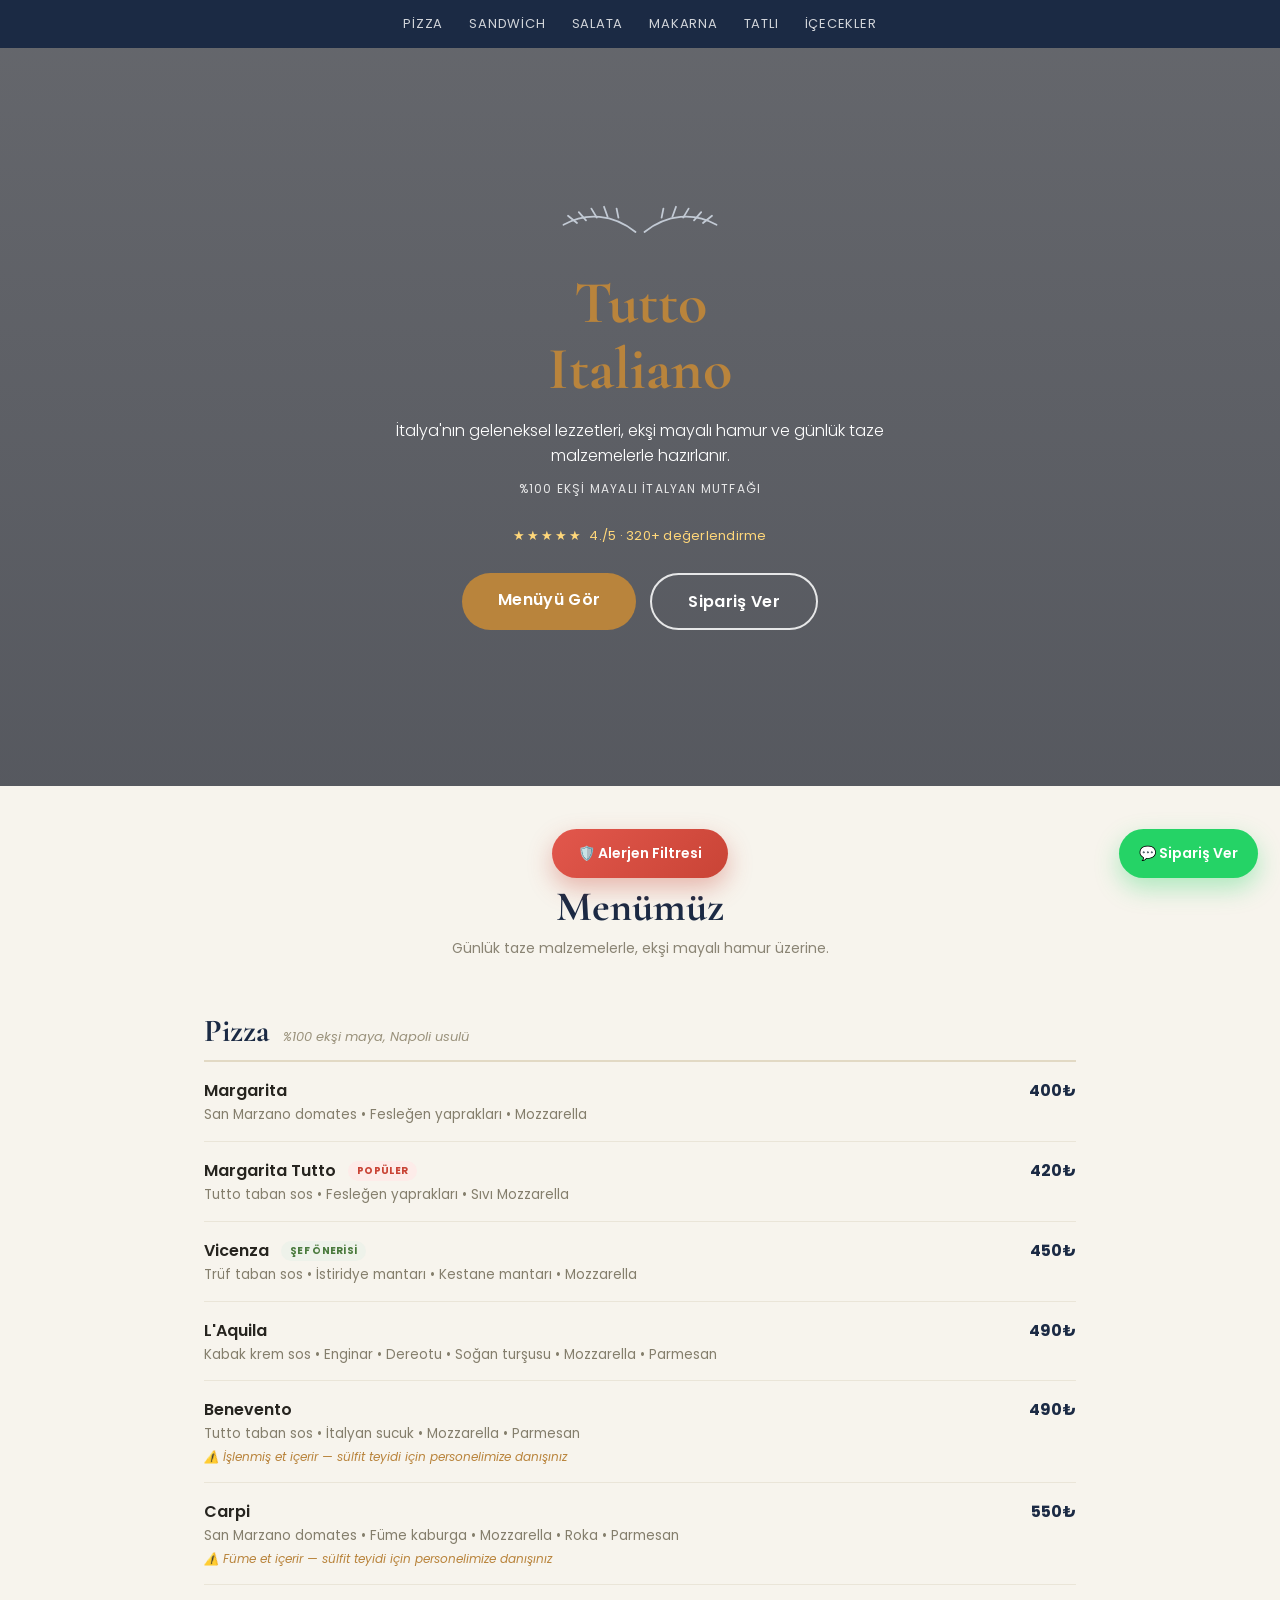
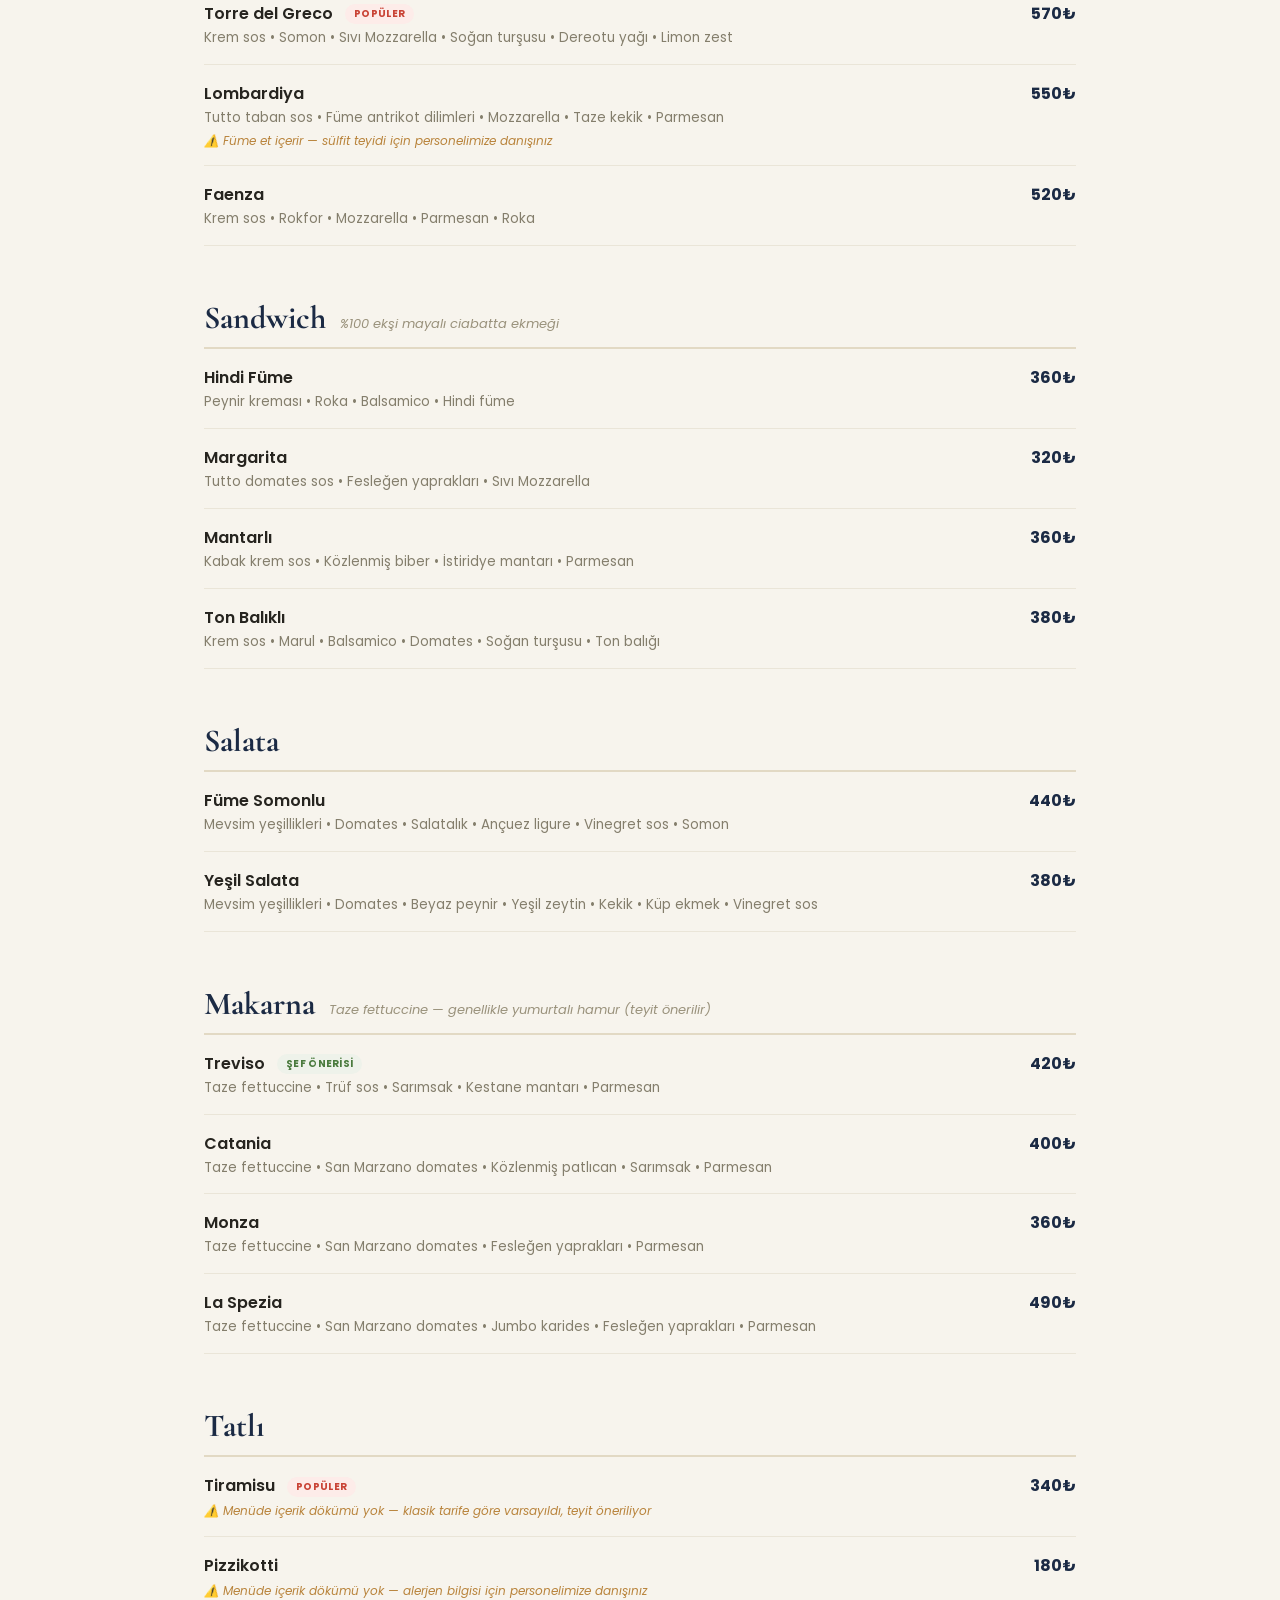
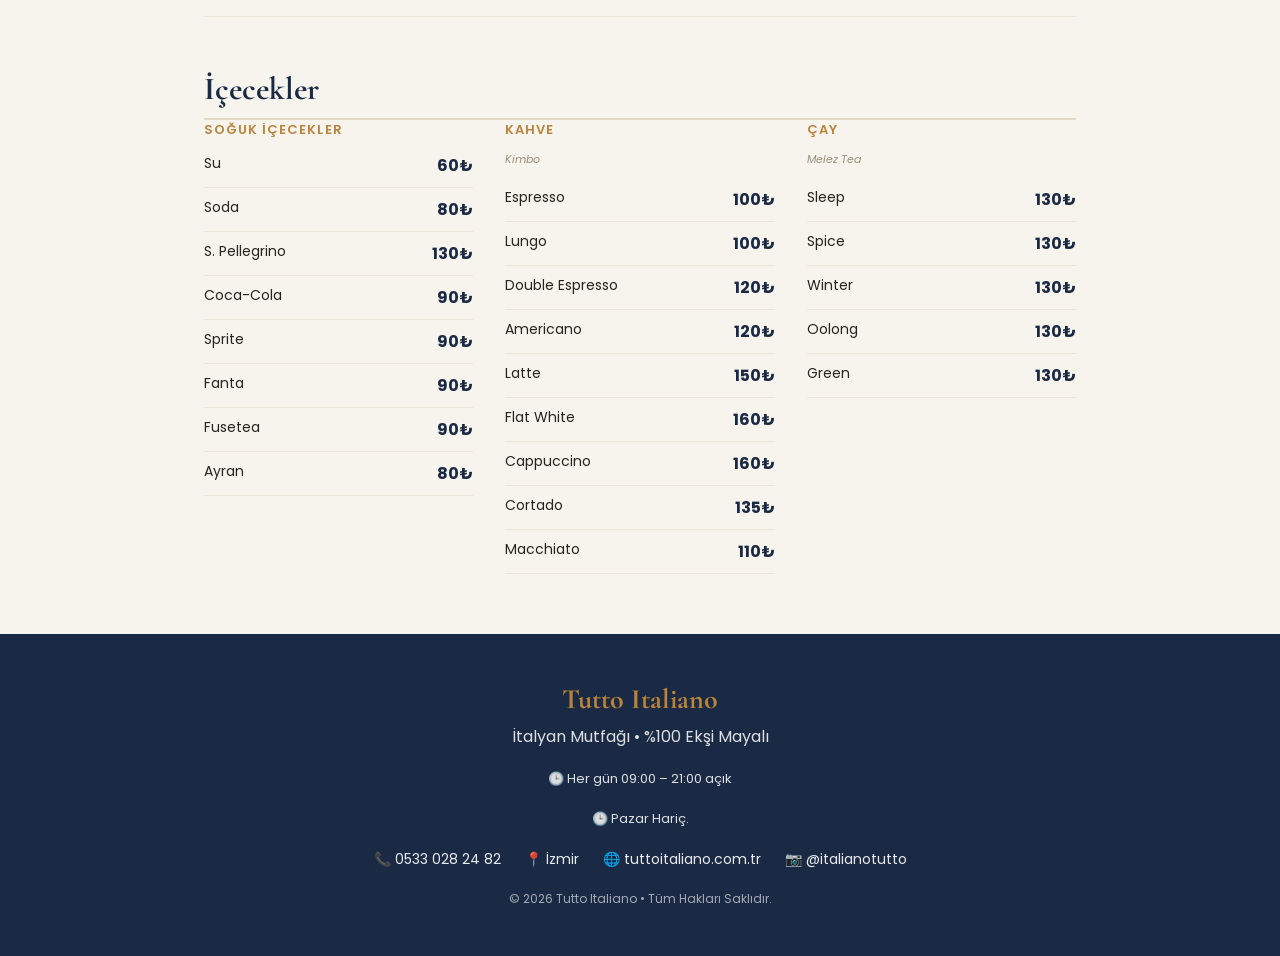
==== commit b973bd87: "Update hero rating links and star display Fixed rating link and corrected star rating display." ====
--- a/index.html
+++ b/index.html
@@ -260,7 +260,7 @@
 <div class="logo">Tutto<br>Italiano</div>
 <p class="hero-text">İtalya'nın geleneksel lezzetleri, ekşi mayalı hamur ve günlük taze malzemelerle hazırlanır.</p>
 <p class="hero-tag">%100 Ekşi Mayalı İtalyan Mutfağı</p>
-<a class="hero-rating" href="https://www.google.com/maps/place/Tutto+Italiano/@38.4928157,27.0520182,17z/data=!4m18!1m9!3m8!1s0x14bbd1d3eb0d861b:0xad5d94c444c9d91!2sTutto+Italiano!8m2!3d38.4928157!4d27.0520182!9m1!1b1!16s%2Fg%2F11mzhjl48l!3m7!1s0x14bbd1d3eb0d861b:0xad5d94c444c9d91!8m2!3d38.4928157!4d27.0520182!9m1!1b1!16s%2Fg%2F11mzhjl48l!17m2!4m1!1e3!18m1!1e1" target="_blank" rel="noopener"><span class="stars" aria-hidden="true">★★★★★</span> 4.9/5 · 320+ değerlendirme</a>
+<a class="hero-rating" href="https://www.google.com/maps/place/Tutto+Italiano/@38.4928157,27.0520182,17z/data=!4m18!1m9!3m8!1s0x14bbd1d3eb0d861b:0xad5d94c444c9d91!2sTutto+Italiano!8m2!3d38.4928157!4d27.0520182!9m1!1b1!16s%2Fg%2F11mzhjl48l!3m7!1s0x14bbd1d3eb0d861b:0xad5d94c444c9d91!8m2!3d38.4928157!4d27.0520182!9m1!1b1!16s%2Fg%2F11mzhjl48l!17m2!4m1!1e3!18m1!1e1" target="_blank" rel="noopener"><span class="stars" aria-hidden="true">★★★★★</span> 4./5 · 320+ değerlendirme</a>
 <div class="hero-cta-group">
 <a class="btn" href="#menu">Menüyü Gör</a>
 <a class="btn btn-outline" href="https://wa.me/905330282482?text=Merhaba%2C%20sipari%C5%9F%20vermek%20istiyorum" target="_blank" rel="noopener">Sipariş Ver</a>
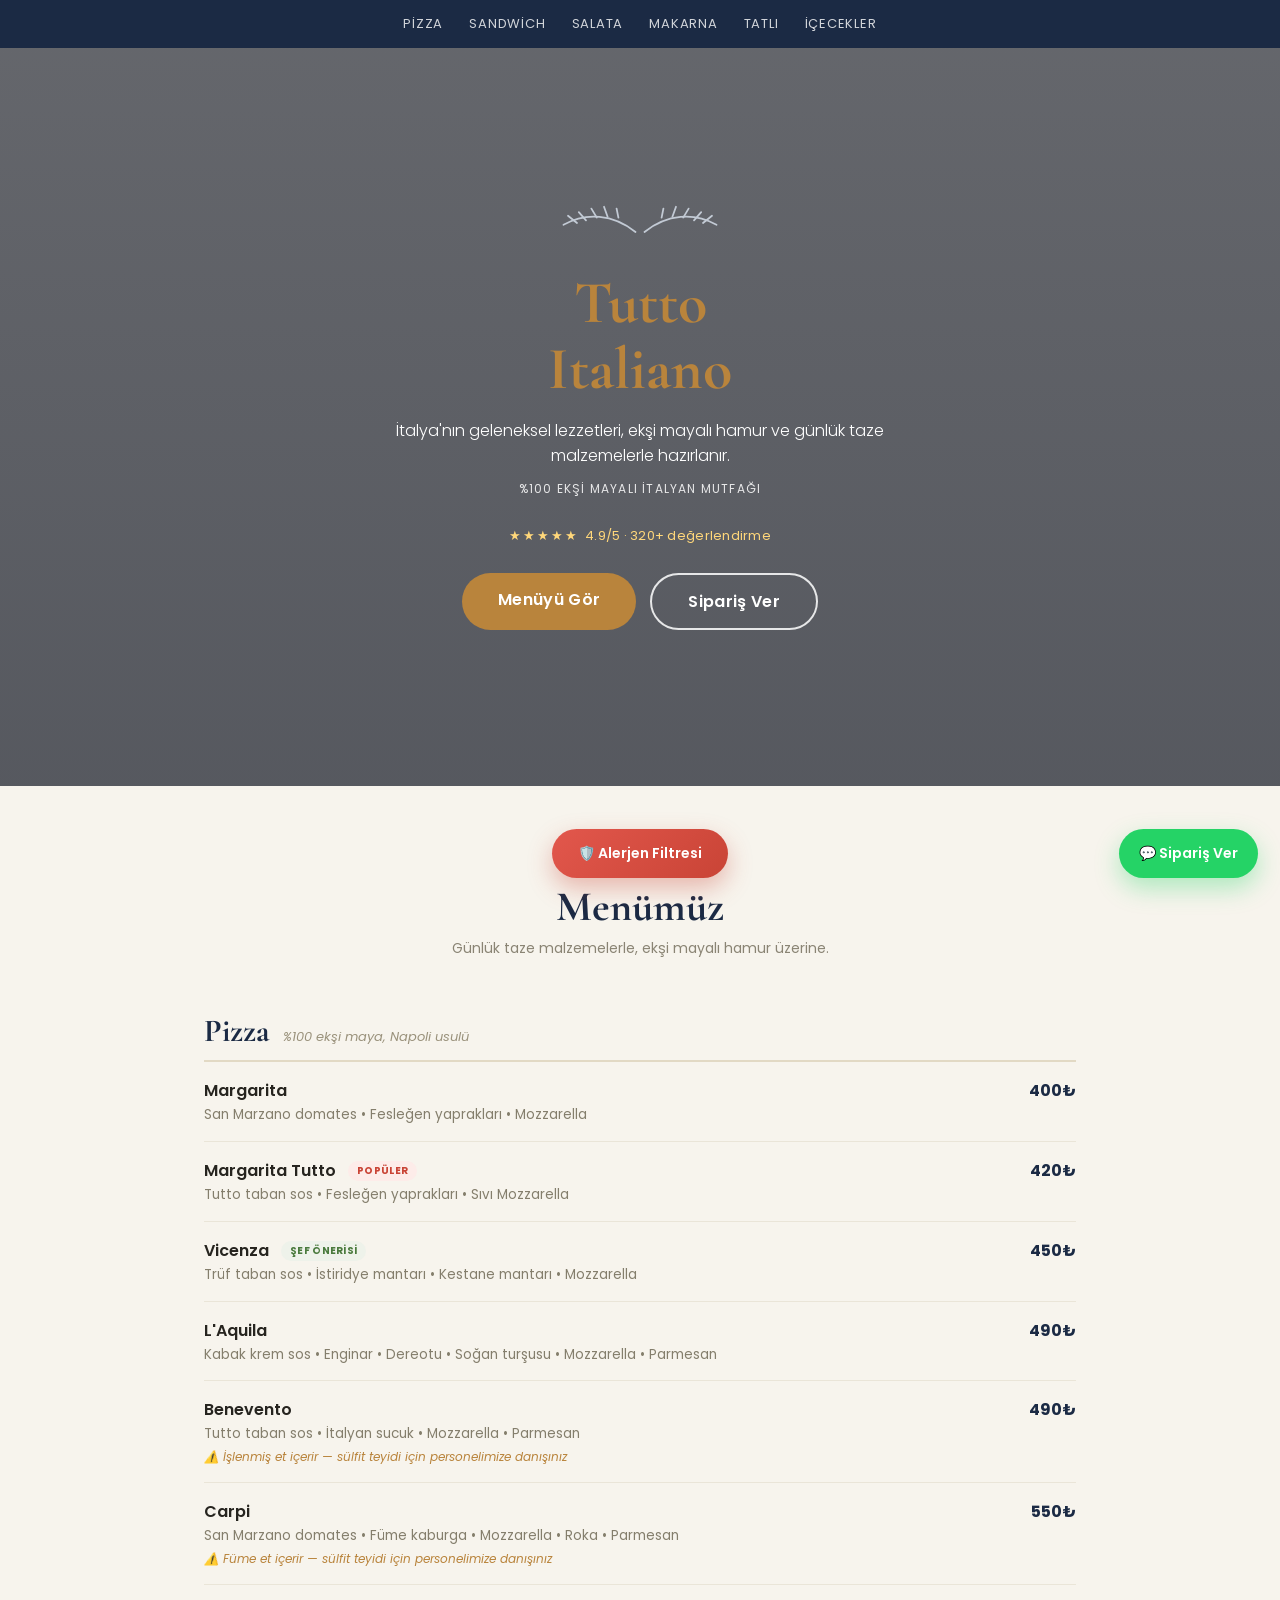
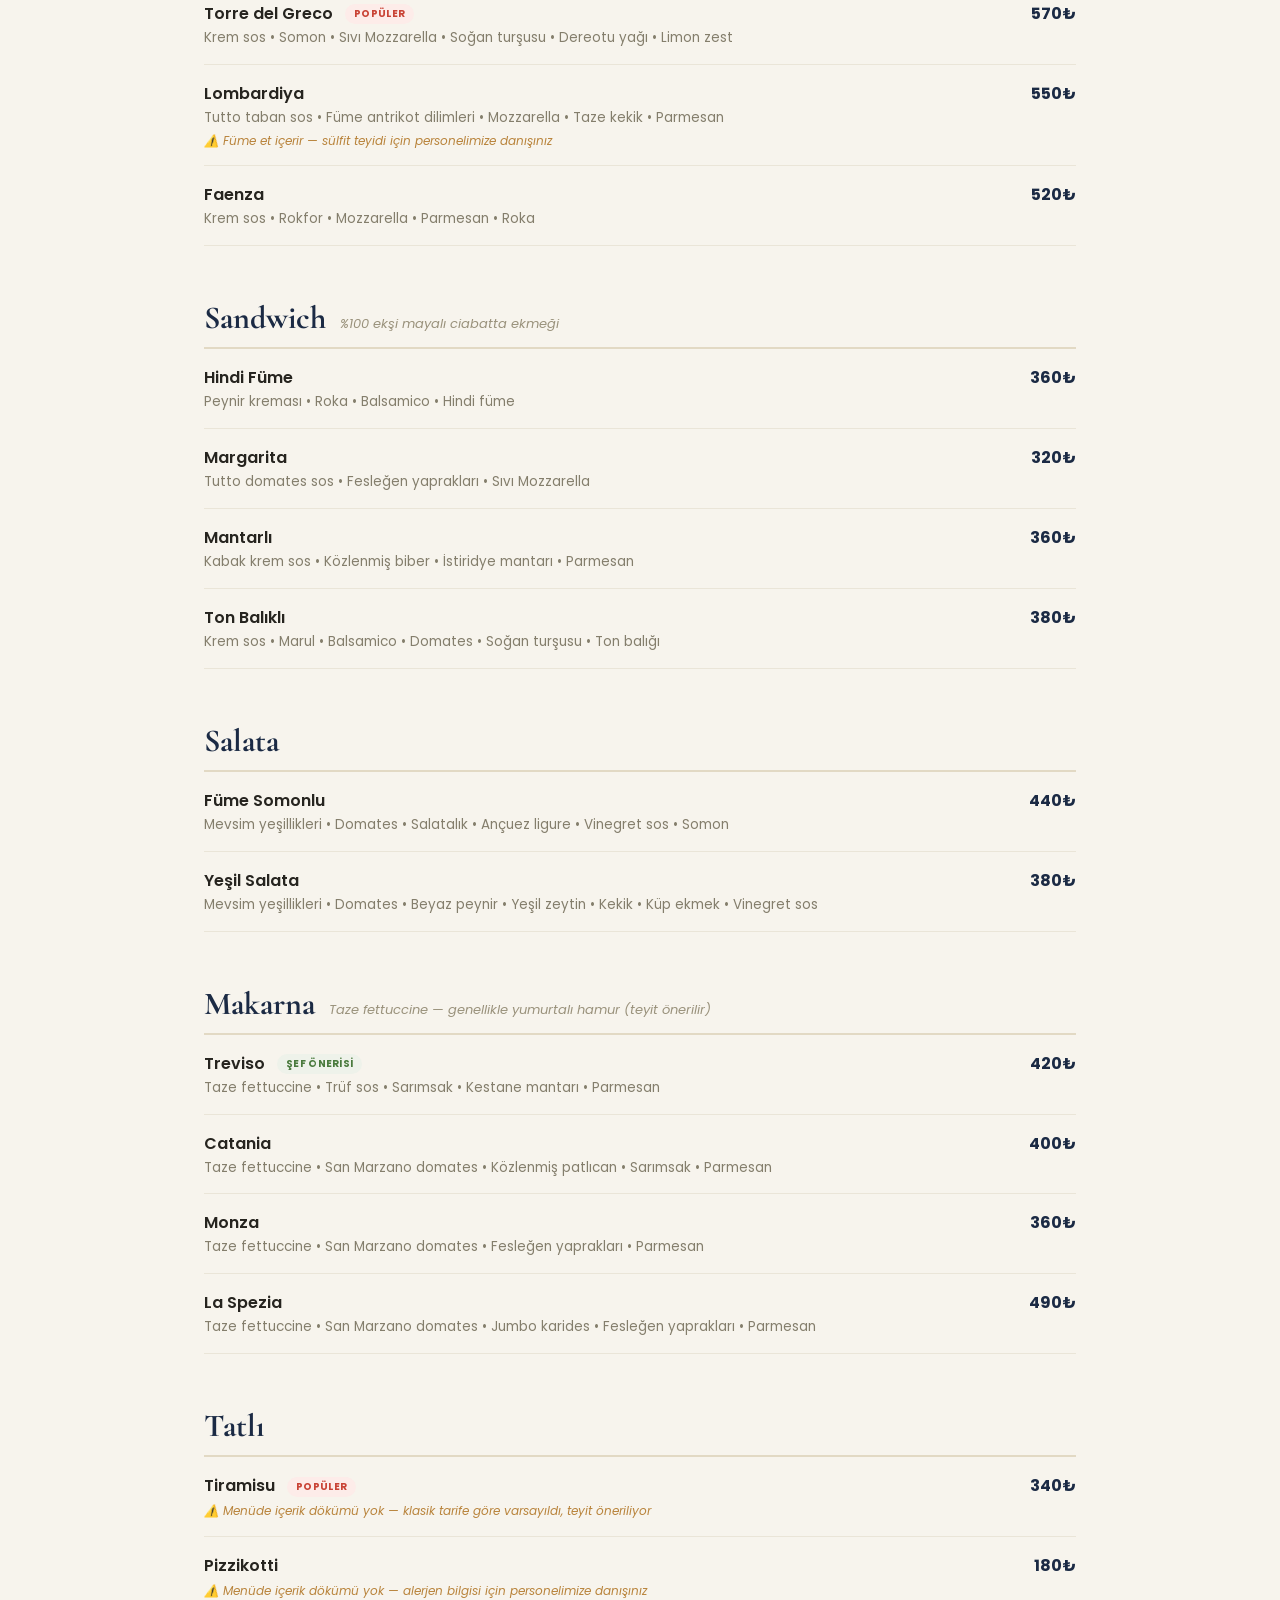
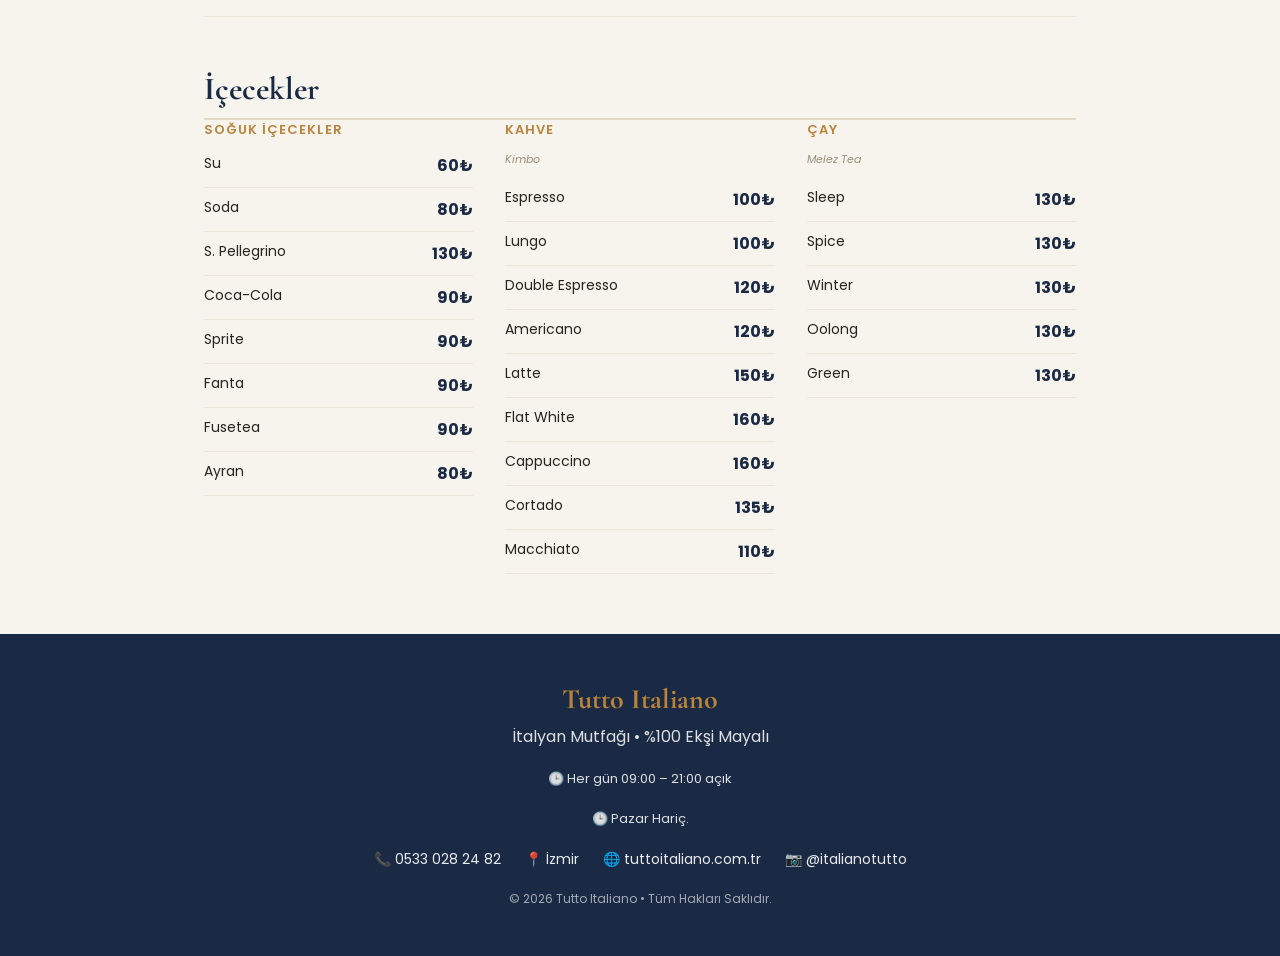
==== commit 7452cdb0: "Update index.html" ====
--- a/index.html
+++ b/index.html
@@ -260,7 +260,7 @@
 <div class="logo">Tutto<br>Italiano</div>
 <p class="hero-text">İtalya'nın geleneksel lezzetleri, ekşi mayalı hamur ve günlük taze malzemelerle hazırlanır.</p>
 <p class="hero-tag">%100 Ekşi Mayalı İtalyan Mutfağı</p>
-<a class="hero-rating" href="https://www.google.com/maps/place/Tutto+Italiano/@38.4928157,27.0520182,17z/data=!4m18!1m9!3m8!1s0x14bbd1d3eb0d861b:0xad5d94c444c9d91!2sTutto+Italiano!8m2!3d38.4928157!4d27.0520182!9m1!1b1!16s%2Fg%2F11mzhjl48l!3m7!1s0x14bbd1d3eb0d861b:0xad5d94c444c9d91!8m2!3d38.4928157!4d27.0520182!9m1!1b1!16s%2Fg%2F11mzhjl48l!17m2!4m1!1e3!18m1!1e1" target="_blank" rel="noopener"><span class="stars" aria-hidden="true">★★★★★</span> 4./5 · 320+ değerlendirme</a>
+<a class="hero-rating" href="https://www.google.com/maps/place/Tutto+Italiano/@38.4928157,27.0520182,17z/data=!4m18!1m9!3m8!1s0x14bbd1d3eb0d861b:0xad5d94c444c9d91!2sTutto+Italiano!8m2!3d38.4928157!4d27.0520182!9m1!1b1!16s%2Fg%2F11mzhjl48l!3m7!1s0x14bbd1d3eb0d861b:0xad5d94c444c9d91!8m2!3d38.4928157!4d27.0520182!9m1!1b1!16s%2Fg%2F11mzhjl48l!17m2!4m1!1e3!18m1!1e1" target="_blank" rel="noopener"><span class="stars" aria-hidden="true">★★★★★</span> 4.9/5 · 320+ değerlendirme</a>
 <div class="hero-cta-group">
 <a class="btn" href="#menu">Menüyü Gör</a>
 <a class="btn btn-outline" href="https://wa.me/905330282482?text=Merhaba%2C%20sipari%C5%9F%20vermek%20istiyorum" target="_blank" rel="noopener">Sipariş Ver</a>
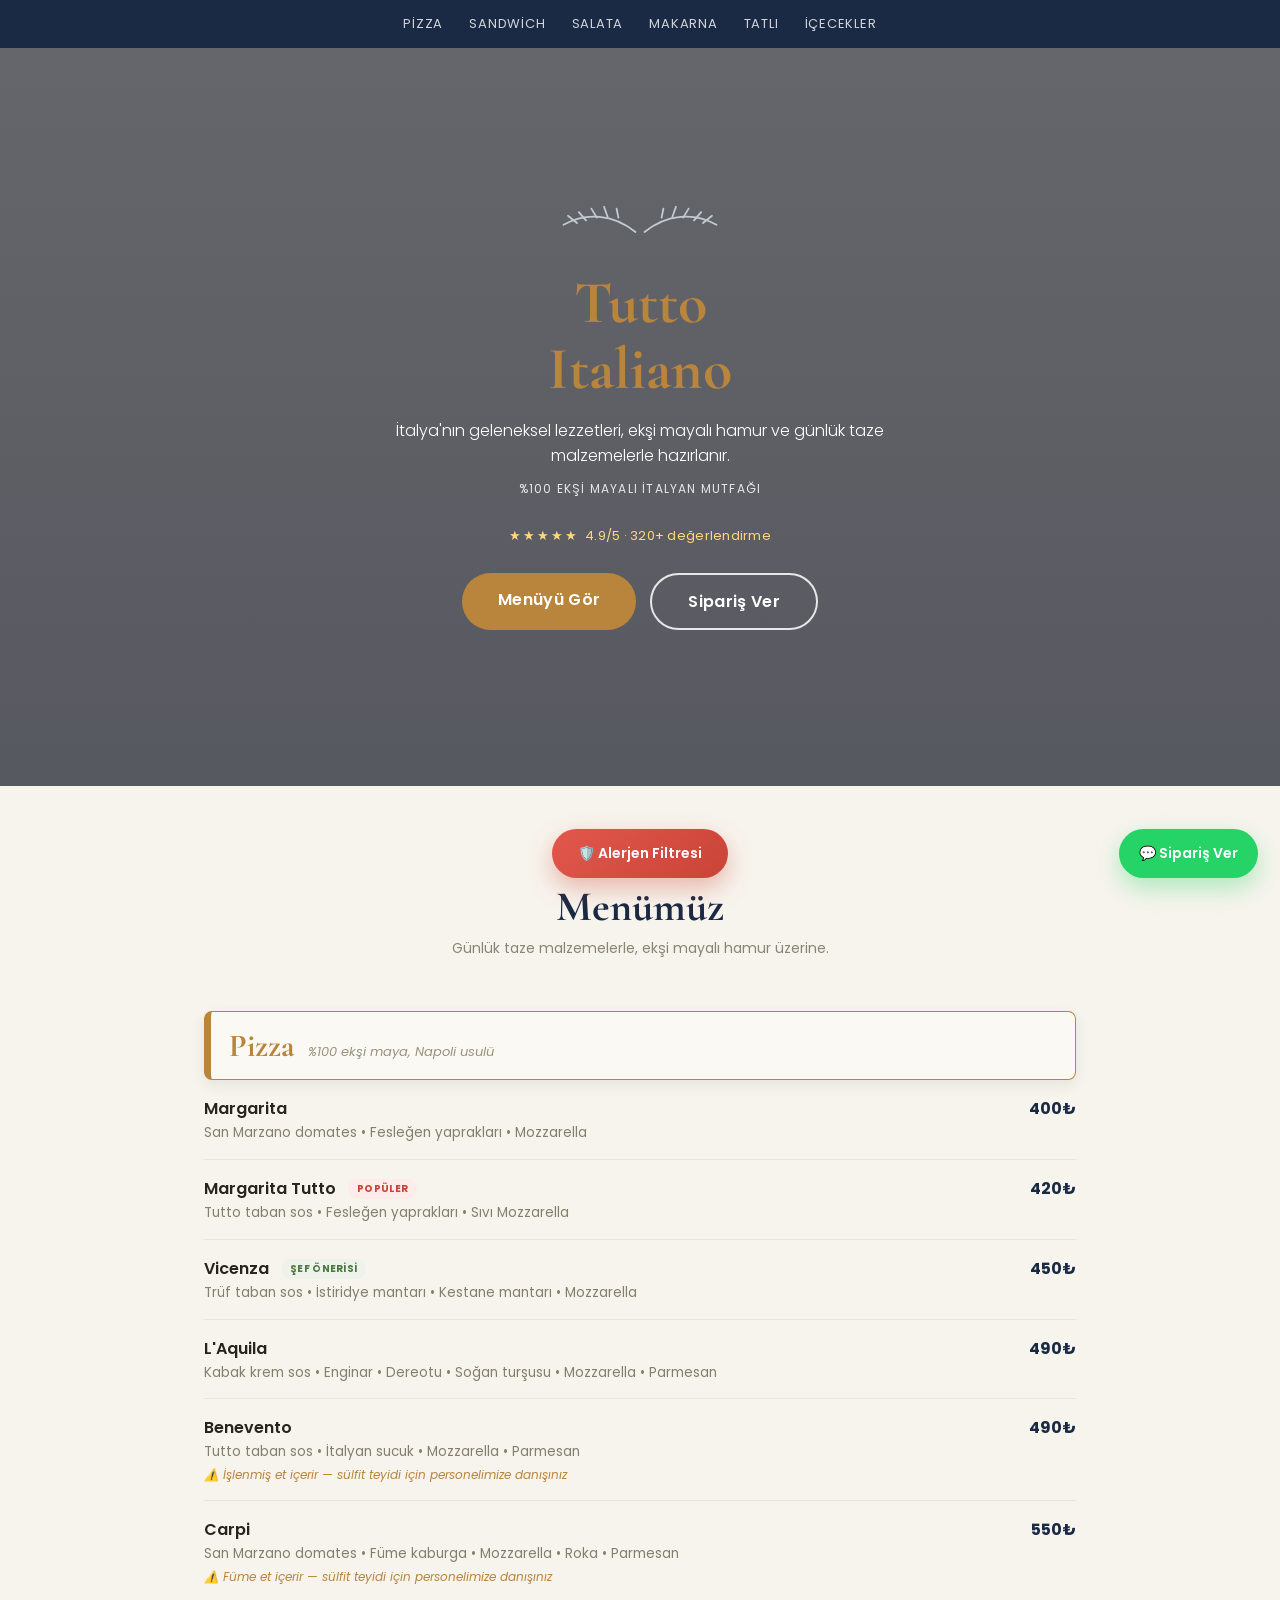
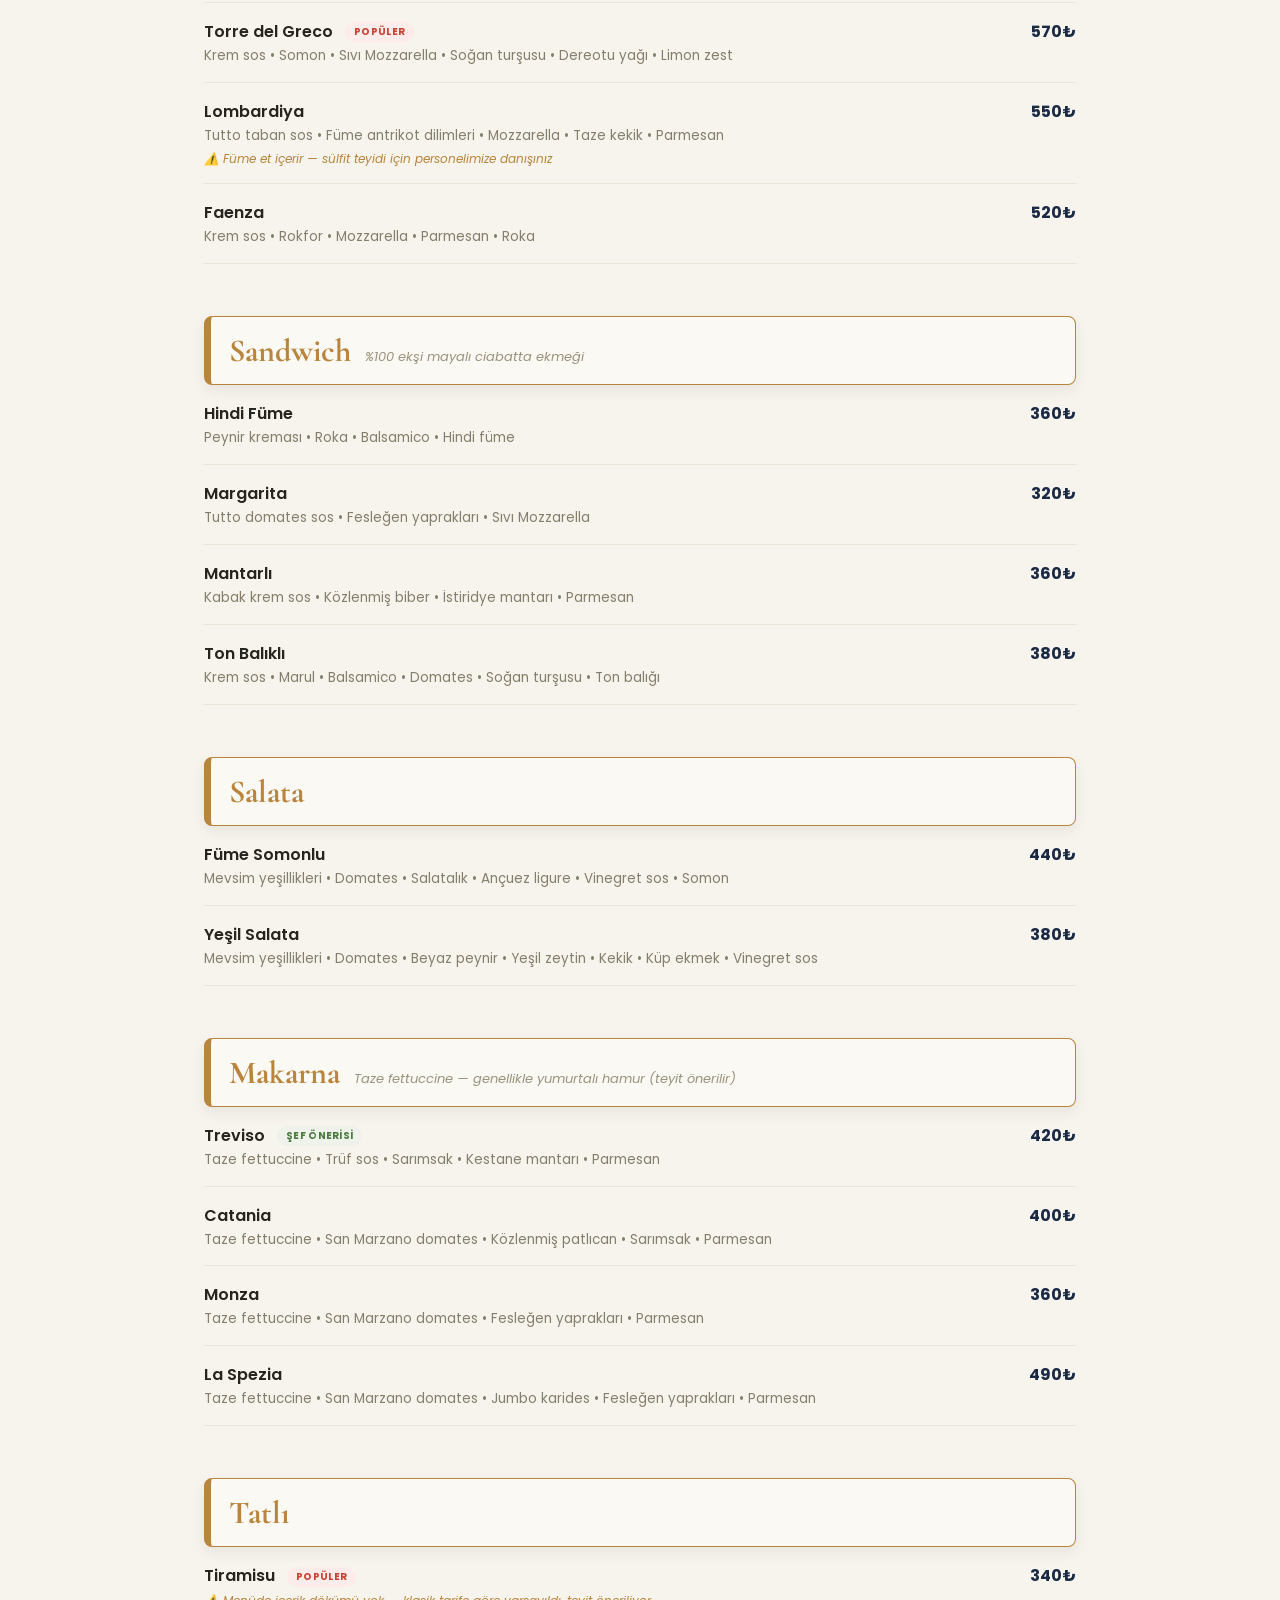
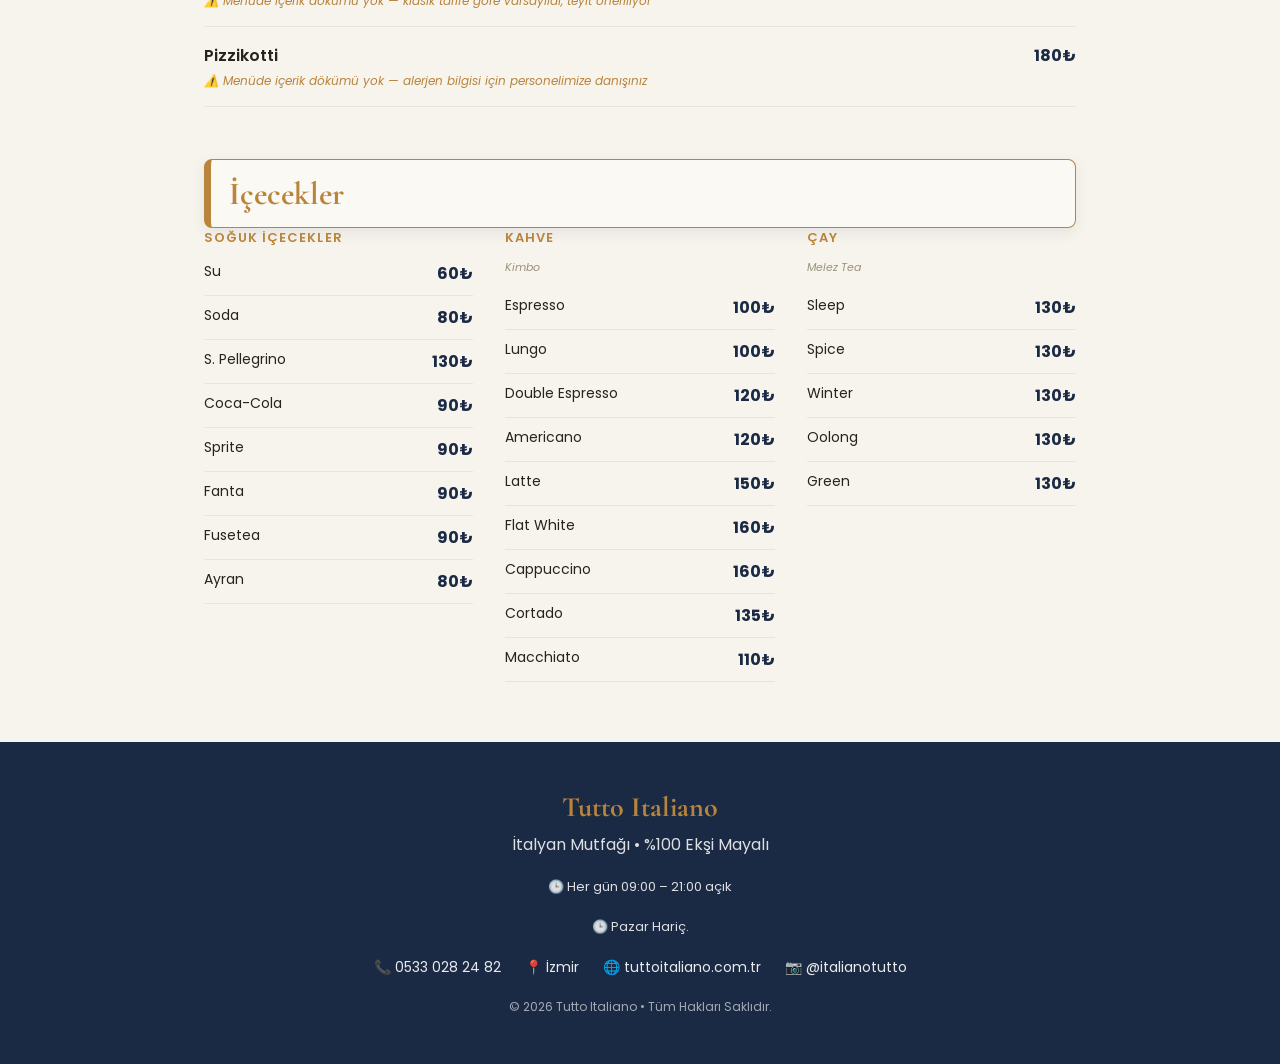
==== commit 45fc984d: "Refactor category styles in index.html Updated styles for category elements and adjusted padding." ====
--- a/index.html
+++ b/index.html
@@ -66,9 +66,11 @@
 .category{
   scroll-margin-top:70px;
   display:flex;align-items:baseline;gap:14px;
-  margin-top:52px;padding-bottom:10px;border-bottom:2px solid var(--line);
-}
-.category b{font:700 32px 'Cormorant Garamond',serif;color:var(--navy)}
+  margin-top:52px;padding:14px 18px;
+  background:var(--paper);border:1px solid var(--gold);border-left:7px solid var(--gold);
+  border-radius:8px;box-shadow:0 5px 14px rgba(27,42,68,.08);
+}
+.category b{font:700 32px 'Cormorant Garamond',serif;color:var(--gold)}
 .category small{color:#9a927c;font-size:13px;font-style:italic}
 
 .item{display:flex;justify-content:space-between;gap:20px;padding:16px 0;border-bottom:1px solid #eae5d8}
@@ -103,6 +105,7 @@
   nav{gap:14px;padding:12px}
   nav a{font-size:11px}
   .drinks-grid{grid-template-columns:1fr;gap:24px}
+  .category{align-items:flex-start;flex-direction:column;gap:2px;padding:12px 14px}
   .category b{font-size:26px}
   .allergen-grid{grid-template-columns:1fr}
 }
